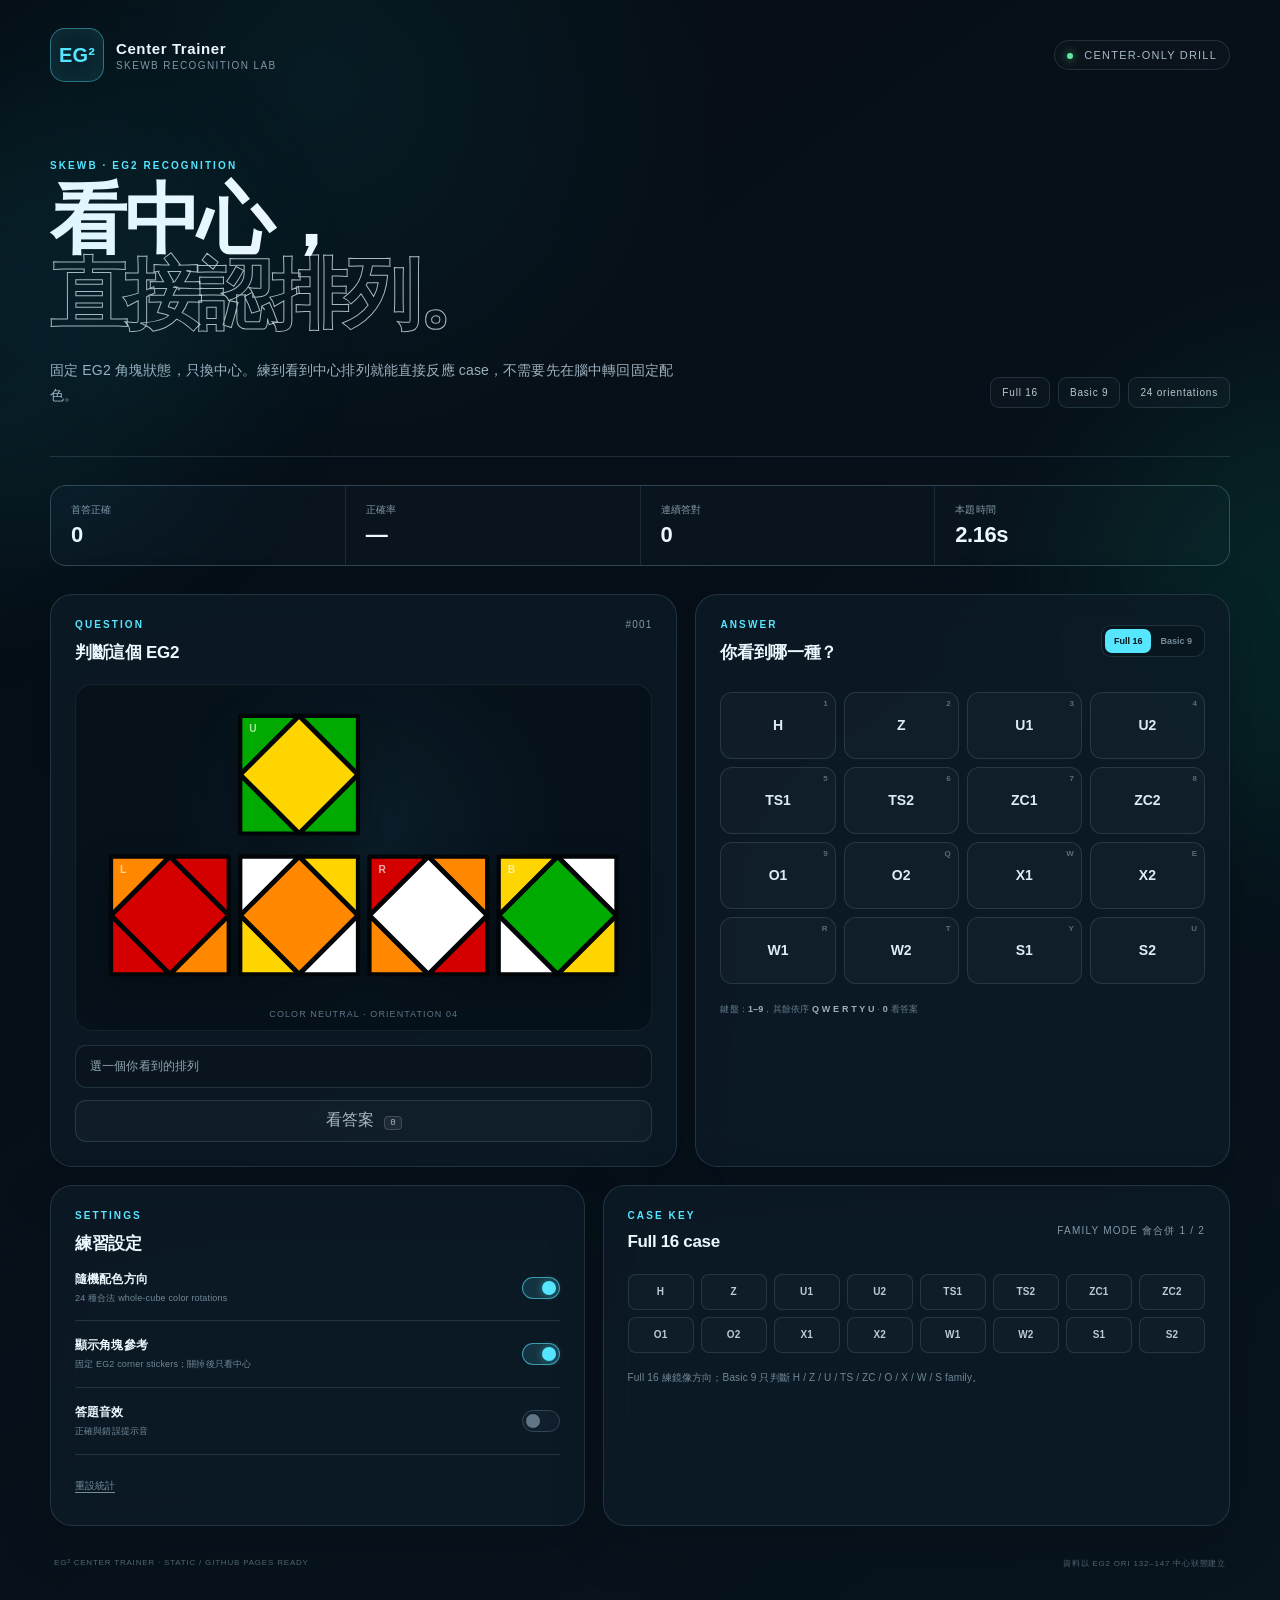
==== index.html @ bf4b9e37 "Add files via upload" ====
<!doctype html>
<html lang="zh-Hant">
  <head>
    <meta charset="utf-8" />
    <meta name="viewport" content="width=device-width,initial-scale=1" />
    <meta name="theme-color" content="#071019" />
    <meta name="description" content="Skewb EG2 中心排列辨識練習器，支援 Full 16、Basic 9、隨機配色方向、統計與鍵盤操作。" />
    <title>EG² Center Trainer</title>
    <link rel="stylesheet" href="./styles.css" />
    <script src="./app.js" defer></script>
  </head>
  <body>
    <div class="ambient ambient-a"></div>
    <div class="ambient ambient-b"></div>

    <main class="page-shell">
      <header class="topbar">
        <a class="brand" href="#" aria-label="EG2 Center Trainer 首頁">
          <span class="brand-mark">EG²</span>
          <span>
            <strong>Center Trainer</strong>
            <small>Skewb recognition lab</small>
          </span>
        </a>
        <div class="status-pill"><span></span> Center-only drill</div>
      </header>

      <section class="hero" aria-labelledby="hero-title">
        <div>
          <p class="eyebrow">SKEWB · EG2 RECOGNITION</p>
          <h1 id="hero-title">看中心，<br /><span>直接認排列。</span></h1>
          <p class="hero-copy">固定 EG2 角塊狀態，只換中心。練到看到中心排列就能直接反應 case，不需要先在腦中轉回固定配色。</p>
        </div>
        <div class="hero-tags" aria-label="功能摘要">
          <span>Full 16</span><span>Basic 9</span><span>24 orientations</span>
        </div>
      </section>

      <section class="stats" aria-label="練習統計">
        <article><span>首答正確</span><strong id="stat-correct">0</strong></article>
        <article><span>正確率</span><strong id="stat-rate">—</strong></article>
        <article><span>連續答對</span><strong id="stat-streak">0</strong></article>
        <article><span>本題時間</span><strong id="stat-time">0.00s</strong></article>
      </section>

      <section class="trainer-grid">
        <article class="panel puzzle-panel">
          <div class="panel-head">
            <div>
              <p class="panel-kicker">QUESTION</p>
              <h2>判斷這個 EG2</h2>
            </div>
            <span class="question-number" id="question-number">#001</span>
          </div>

          <div class="cube-stage">
            <svg id="cube" viewBox="0 0 431 232" role="img" aria-label="Skewb EG2 五面展開圖"></svg>
            <div class="orientation-note" id="orientation-note">Color neutral · orientation 01</div>
          </div>

          <div class="feedback" id="feedback" aria-live="polite">選一個你看到的排列</div>

          <div class="puzzle-actions">
            <button class="button ghost" id="give-up" type="button">看答案 <kbd>0</kbd></button>
            <button class="button primary" id="next" type="button" hidden>下一題 <kbd>→</kbd></button>
          </div>
        </article>

        <article class="panel answers-panel">
          <div class="answer-top">
            <div>
              <p class="panel-kicker">ANSWER</p>
              <h2>你看到哪一種？</h2>
            </div>
            <div class="segmented" role="group" aria-label="答題模式">
              <button type="button" data-mode="full" class="active">Full 16</button>
              <button type="button" data-mode="basic">Basic 9</button>
            </div>
          </div>

          <div class="answer-grid" id="answers"></div>
          <p class="key-note">鍵盤：<b>1–9</b>，其餘依序 <b>Q W E R T Y U</b> · <b>0</b> 看答案</p>
        </article>
      </section>

      <section class="lower-grid">
        <article class="panel settings-panel">
          <div class="panel-head compact">
            <div><p class="panel-kicker">SETTINGS</p><h2>練習設定</h2></div>
          </div>
          <label class="setting-row">
            <span><strong>隨機配色方向</strong><small>24 種合法 whole-cube color rotations</small></span>
            <input id="random-orientation" type="checkbox" checked /><i></i>
          </label>
          <label class="setting-row">
            <span><strong>顯示角塊參考</strong><small>固定 EG2 corner stickers；關掉後只看中心</small></span>
            <input id="show-corners" type="checkbox" checked /><i></i>
          </label>
          <label class="setting-row">
            <span><strong>答題音效</strong><small>正確與錯誤提示音</small></span>
            <input id="sound" type="checkbox" /><i></i>
          </label>
          <button class="reset-button" id="reset-stats" type="button">重設統計</button>
        </article>

        <article class="panel case-panel">
          <div class="panel-head compact">
            <div><p class="panel-kicker">CASE KEY</p><h2>Full 16 case</h2></div>
            <span class="tiny-note">family mode 會合併 1 / 2</span>
          </div>
          <div class="case-key" aria-label="EG2 case 列表">
            <span>H</span><span>Z</span><span>U1</span><span>U2</span>
            <span>TS1</span><span>TS2</span><span>ZC1</span><span>ZC2</span>
            <span>O1</span><span>O2</span><span>X1</span><span>X2</span>
            <span>W1</span><span>W2</span><span>S1</span><span>S2</span>
          </div>
          <p class="case-note">Full 16 練鏡像方向；Basic 9 只判斷 H / Z / U / TS / ZC / O / X / W / S family。</p>
        </article>
      </section>

      <footer>
        <span>EG² CENTER TRAINER · static / GitHub Pages ready</span>
        <span>資料以 EG2 Ori 132–147 中心狀態建立</span>
      </footer>
    </main>
  </body>
</html>
---- styles.css ----
:root {
  color-scheme: dark;
  --bg: #071019;
  --panel: rgba(13, 27, 40, 0.82);
  --panel-2: rgba(17, 34, 49, 0.92);
  --line: rgba(141, 187, 210, 0.17);
  --muted: #8297a7;
  --text: #edf8ff;
  --cyan: #57e6ff;
  --cyan-2: #0eb8d4;
  --green: #62e8a3;
  --red: #ff7185;
  --black: #020508;
  --cube-white: #ffffff;
  --cube-yellow: #ffd500;
  --cube-blue: #0055ff;
  --cube-green: #00aa00;
  --cube-red: #d40000;
  --cube-orange: #ff8800;
  --radius: 22px;
}

* { box-sizing: border-box; }

html { scroll-behavior: smooth; }

body {
  margin: 0;
  min-width: 320px;
  min-height: 100vh;
  overflow-x: hidden;
  background:
    radial-gradient(circle at 25% 5%, rgba(18, 162, 188, .10), transparent 26rem),
    linear-gradient(145deg, #050b11 0%, var(--bg) 45%, #08141e 100%);
  color: var(--text);
  font-family: Inter, ui-sans-serif, -apple-system, BlinkMacSystemFont, "Segoe UI", "Noto Sans TC", sans-serif;
  letter-spacing: .01em;
}

button, input { font: inherit; }
button { color: inherit; }

.ambient {
  position: fixed;
  width: 28rem;
  height: 28rem;
  border-radius: 50%;
  filter: blur(90px);
  opacity: .08;
  pointer-events: none;
}
.ambient-a { background: #25dcff; top: 12%; left: -14rem; }
.ambient-b { background: #00ffa2; right: -16rem; bottom: 8%; }

.page-shell { width: min(1180px, calc(100% - 40px)); margin: 0 auto; padding: 28px 0 36px; }

.topbar { display: flex; align-items: center; justify-content: space-between; gap: 20px; }
.brand { display: flex; align-items: center; gap: 12px; color: inherit; text-decoration: none; }
.brand-mark {
  display: grid; place-items: center; width: 54px; height: 54px; border: 1px solid rgba(87,230,255,.42);
  border-radius: 15px; color: var(--cyan); background: rgba(87,230,255,.075); font-weight: 900; font-size: 20px;
  box-shadow: inset 0 0 24px rgba(87,230,255,.06);
}
.brand strong { display: block; font-size: 15px; letter-spacing: .04em; }
.brand small { display: block; margin-top: 3px; color: var(--muted); font-size: 10px; text-transform: uppercase; letter-spacing: .14em; }
.status-pill { padding: 8px 12px; border: 1px solid var(--line); border-radius: 99px; color: #a7bac7; font-size: 11px; text-transform: uppercase; letter-spacing: .11em; background: rgba(255,255,255,.02); }
.status-pill span { display: inline-block; width: 6px; height: 6px; margin-right: 7px; border-radius: 50%; background: var(--green); box-shadow: 0 0 10px rgba(98,232,163,.8); }

.hero { display: grid; grid-template-columns: minmax(0, 1fr) auto; align-items: end; gap: 28px; padding: 78px 0 48px; border-bottom: 1px solid var(--line); }
.eyebrow, .panel-kicker { margin: 0 0 11px; color: var(--cyan); font-size: 10px; font-weight: 800; letter-spacing: .21em; }
.hero h1 { margin: 0; font-size: clamp(45px, 6vw, 78px); line-height: .98; letter-spacing: -.045em; }
.hero h1 span { color: transparent; -webkit-text-stroke: 1px rgba(237,248,255,.72); }
.hero-copy { max-width: 650px; margin: 25px 0 0; color: #9db0be; font-size: 14px; line-height: 1.8; }
.hero-tags { display: flex; flex-wrap: wrap; justify-content: flex-end; gap: 8px; max-width: 290px; }
.hero-tags span { padding: 9px 11px; border: 1px solid var(--line); border-radius: 9px; color: #b9c9d3; font-size: 10px; letter-spacing: .08em; background: rgba(255,255,255,.025); }

.stats { display: grid; grid-template-columns: repeat(4, 1fr); gap: 1px; margin: 28px 0; overflow: hidden; border: 1px solid var(--line); border-radius: 16px; background: var(--line); }
.stats article { padding: 17px 20px; background: rgba(8,19,29,.94); }
.stats span { display: block; margin-bottom: 5px; color: var(--muted); font-size: 10px; }
.stats strong { font-variant-numeric: tabular-nums; font-size: 22px; letter-spacing: -.02em; }

.trainer-grid { display: grid; grid-template-columns: minmax(0, 1.08fr) minmax(360px, .92fr); gap: 18px; }
.lower-grid { display: grid; grid-template-columns: .92fr 1.08fr; gap: 18px; margin-top: 18px; }
.panel { border: 1px solid var(--line); border-radius: var(--radius); background: var(--panel); box-shadow: 0 18px 60px rgba(0,0,0,.16); backdrop-filter: blur(18px); }
.puzzle-panel, .answers-panel, .settings-panel, .case-panel { padding: 24px; }
.panel-head, .answer-top { display: flex; align-items: flex-start; justify-content: space-between; gap: 18px; }
.panel-head.compact { align-items: center; }
.panel h2 { margin: 0; font-size: 17px; letter-spacing: -.02em; }
.question-number, .tiny-note { color: var(--muted); font-size: 10px; letter-spacing: .12em; text-transform: uppercase; }

.cube-stage {
  display: grid; place-items: center; min-height: 310px; margin: 20px 0 14px; padding: 18px 12px 11px;
  border: 1px solid rgba(136,188,214,.10); border-radius: 17px;
  background: radial-gradient(circle at 50% 42%, rgba(51,140,163,.10), transparent 56%), rgba(2,8,13,.35);
}
#cube { width: min(100%, 560px); height: auto; filter: drop-shadow(0 16px 18px rgba(0,0,0,.28)); }
.face-outline { fill: #071018; stroke: rgba(255,255,255,.13); stroke-width: 1; }
.sticker { stroke: var(--black); stroke-width: 3.3; stroke-linejoin: round; }
.center-sticker { stroke-width: 3.8; }
.orientation-note { margin-top: 9px; color: #61798a; font-size: 9px; letter-spacing: .12em; text-transform: uppercase; }

.feedback { min-height: 42px; padding: 12px 14px; border: 1px solid var(--line); border-radius: 11px; color: #91a7b6; font-size: 12px; background: rgba(0,0,0,.14); }
.feedback.good { color: var(--green); border-color: rgba(98,232,163,.30); background: rgba(98,232,163,.055); }
.feedback.bad { color: #ff96a5; border-color: rgba(255,113,133,.28); background: rgba(255,113,133,.05); }
.puzzle-actions { display: flex; gap: 9px; margin-top: 12px; }
.button { flex: 1; min-height: 42px; border: 1px solid var(--line); border-radius: 11px; cursor: pointer; transition: .16s ease; }
.button:hover { transform: translateY(-1px); }
.button.ghost { color: #a9bac6; background: rgba(255,255,255,.025); }
.button.primary { color: #031016; border-color: var(--cyan); background: var(--cyan); font-weight: 800; }
kbd { margin-left: 6px; padding: 1px 5px; border: 1px solid rgba(255,255,255,.16); border-radius: 4px; color: inherit; background: rgba(255,255,255,.06); font-size: 9px; box-shadow: none; }
.button.primary kbd { border-color: rgba(3,16,22,.25); background: rgba(3,16,22,.08); }

.answer-top { align-items: center; }
.segmented { display: flex; padding: 3px; border: 1px solid var(--line); border-radius: 10px; background: rgba(0,0,0,.17); }
.segmented button { padding: 7px 9px; border: 0; border-radius: 7px; color: #758c9c; cursor: pointer; background: transparent; font-size: 9px; font-weight: 800; }
.segmented button.active { color: #071019; background: var(--cyan); }
.answer-grid { display: grid; grid-template-columns: repeat(4, 1fr); gap: 8px; margin-top: 28px; }
.answer-button {
  position: relative; min-height: 67px; padding: 10px 6px; overflow: hidden; border: 1px solid var(--line); border-radius: 12px;
  color: #dcecf5; background: rgba(255,255,255,.025); cursor: pointer; font-size: 14px; font-weight: 800; transition: .14s ease;
}
.answer-button:hover:not(:disabled) { border-color: rgba(87,230,255,.52); background: rgba(87,230,255,.07); transform: translateY(-1px); }
.answer-button:disabled { cursor: default; }
.answer-button .key { position: absolute; top: 6px; right: 7px; color: #566d7d; font-size: 8px; font-weight: 600; }
.answer-button.wrong { color: #ff9cac; border-color: rgba(255,113,133,.55); background: rgba(255,113,133,.08); opacity: .64; }
.answer-button.correct { color: var(--green); border-color: rgba(98,232,163,.56); background: rgba(98,232,163,.08); box-shadow: inset 0 0 18px rgba(98,232,163,.03); }
.key-note { margin: 18px 0 0; color: #637a8a; font-size: 9px; line-height: 1.6; }
.key-note b { color: #9bb0be; }

.setting-row { position: relative; display: flex; align-items: center; justify-content: space-between; gap: 18px; padding: 16px 0; border-bottom: 1px solid var(--line); cursor: pointer; }
.setting-row strong, .setting-row small { display: block; }
.setting-row strong { font-size: 12px; }
.setting-row small { margin-top: 4px; color: #718898; font-size: 9px; line-height: 1.4; }
.setting-row input { position: absolute; opacity: 0; pointer-events: none; }
.setting-row i { position: relative; flex: 0 0 auto; width: 38px; height: 22px; border: 1px solid #314654; border-radius: 99px; background: #101f2b; transition: .15s ease; }
.setting-row i::after { content: ""; position: absolute; top: 3px; left: 3px; width: 14px; height: 14px; border-radius: 50%; background: #607686; transition: .15s ease; }
.setting-row input:checked + i { border-color: rgba(87,230,255,.58); background: rgba(87,230,255,.13); }
.setting-row input:checked + i::after { left: 19px; background: var(--cyan); box-shadow: 0 0 8px rgba(87,230,255,.46); }
.setting-row input:focus-visible + i { outline: 2px solid var(--cyan); outline-offset: 2px; }
.reset-button { margin-top: 16px; padding: 8px 0; border: 0; color: #758c9c; background: transparent; cursor: pointer; font-size: 10px; text-decoration: underline; text-underline-offset: 3px; }
.reset-button:hover { color: var(--text); }

.case-key { display: grid; grid-template-columns: repeat(8, 1fr); gap: 7px; margin-top: 22px; }
.case-key span { display: grid; place-items: center; min-height: 36px; border: 1px solid var(--line); border-radius: 8px; color: #b9ccd8; background: rgba(255,255,255,.02); font-size: 10px; font-weight: 800; }
.case-note { margin: 17px 0 0; color: #718898; font-size: 10px; line-height: 1.65; }

footer { display: flex; justify-content: space-between; gap: 16px; padding: 32px 4px 0; color: #526978; font-size: 8px; letter-spacing: .1em; text-transform: uppercase; }

@media (max-width: 900px) {
  .hero { grid-template-columns: 1fr; padding-top: 58px; }
  .hero-tags { justify-content: flex-start; max-width: none; }
  .trainer-grid, .lower-grid { grid-template-columns: 1fr; }
  .puzzle-panel { order: 1; }
  .answers-panel { order: 2; }
  .cube-stage { min-height: 280px; }
}

@media (max-width: 620px) {
  .page-shell { width: min(100% - 22px, 1180px); padding-top: 14px; }
  .status-pill { display: none; }
  .brand-mark { width: 46px; height: 46px; border-radius: 13px; }
  .hero { padding: 44px 2px 31px; }
  .hero h1 { font-size: clamp(43px, 14vw, 61px); }
  .hero-copy { font-size: 12px; }
  .stats { grid-template-columns: repeat(2, 1fr); }
  .stats article { padding: 13px 15px; }
  .puzzle-panel, .answers-panel, .settings-panel, .case-panel { padding: 17px; border-radius: 17px; }
  .cube-stage { min-height: 220px; margin-top: 14px; padding: 12px 4px 8px; }
  .answer-top { align-items: flex-start; flex-direction: column; }
  .answer-grid { grid-template-columns: repeat(4, 1fr); gap: 6px; margin-top: 18px; }
  .answers-panel.basic .answer-grid { grid-template-columns: repeat(3, 1fr); }
  .answer-button { min-height: 56px; font-size: 12px; }
  .case-key { grid-template-columns: repeat(4, 1fr); }
  footer { flex-direction: column; padding-bottom: 10px; }
}

@media (prefers-reduced-motion: reduce) {
  *, *::before, *::after { scroll-behavior: auto !important; transition: none !important; }
}
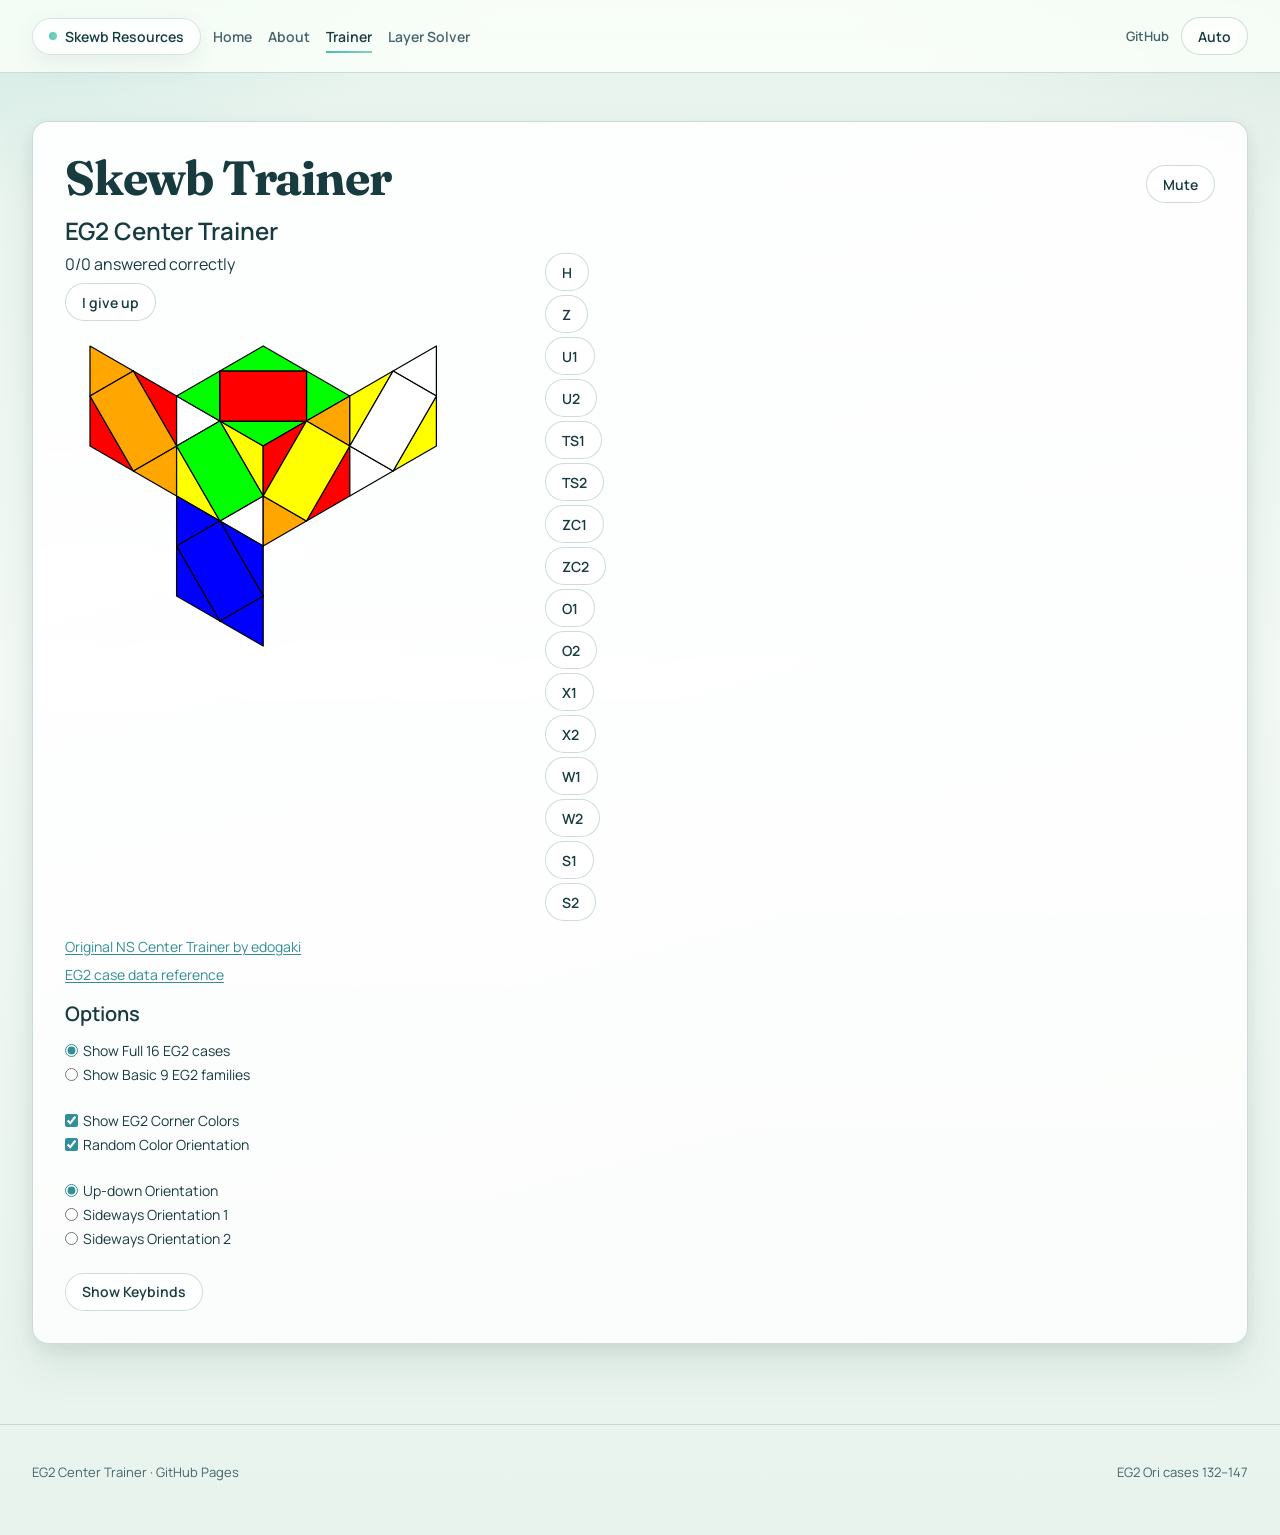
==== commit 35d9e032: "Add files via upload" ====
--- a/index.html
+++ b/index.html
@@ -1,127 +1,109 @@
 <!doctype html>
-<html lang="zh-Hant">
+<html lang="en">
   <head>
     <meta charset="utf-8" />
     <meta name="viewport" content="width=device-width,initial-scale=1" />
-    <meta name="theme-color" content="#071019" />
-    <meta name="description" content="Skewb EG2 中心排列辨識練習器，支援 Full 16、Basic 9、隨機配色方向、統計與鍵盤操作。" />
-    <title>EG² Center Trainer</title>
+    <meta name="description" content="Skewb EG2 center recognition trainer" />
+    <meta name="theme-color" content="#e7f3ec" />
+    <title>Skewb EG2 Trainer</title>
+    <link rel="preconnect" href="https://fonts.googleapis.com" />
+    <link rel="preconnect" href="https://fonts.gstatic.com" crossorigin />
+    <link href="https://fonts.googleapis.com/css2?family=Fraunces:opsz,wght@9..144,500;9..144,700&family=Manrope:wght@400;500;600;700;800&display=swap" rel="stylesheet" />
     <link rel="stylesheet" href="./styles.css" />
     <script src="./app.js" defer></script>
   </head>
   <body>
-    <div class="ambient ambient-a"></div>
-    <div class="ambient ambient-b"></div>
+    <header class="site-header">
+      <nav class="page-wrap nav-row">
+        <h2 class="resource-title"><a href="./"><i></i>Skewb Resources</a></h2>
+        <div class="nav-links" aria-label="Main navigation">
+          <a href="./">Home</a>
+          <a href="#options">About</a>
+          <a class="active" href="#trainer">Trainer</a>
+          <a href="#options">Layer Solver</a>
+        </div>
+        <div class="nav-actions">
+          <a class="github-link" href="https://github.com/apple319950/skewb_center" target="_blank" rel="noreferrer">GitHub</a>
+          <button id="theme-button" class="pill-button" type="button">Auto</button>
+        </div>
+      </nav>
+    </header>
 
-    <main class="page-shell">
-      <header class="topbar">
-        <a class="brand" href="#" aria-label="EG2 Center Trainer 首頁">
-          <span class="brand-mark">EG²</span>
-          <span>
-            <strong>Center Trainer</strong>
-            <small>Skewb recognition lab</small>
-          </span>
-        </a>
-        <div class="status-pill"><span></span> Center-only drill</div>
-      </header>
+    <main id="trainer" class="page-wrap main-content">
+      <section class="island-shell">
+        <div class="title-row">
+          <h1>Skewb Trainer</h1>
+          <button id="mute-button" class="pill-button" type="button">Mute</button>
+        </div>
 
-      <section class="hero" aria-labelledby="hero-title">
-        <div>
-          <p class="eyebrow">SKEWB · EG2 RECOGNITION</p>
-          <h1 id="hero-title">看中心，<br /><span>直接認排列。</span></h1>
-          <p class="hero-copy">固定 EG2 角塊狀態，只換中心。練到看到中心排列就能直接反應 case，不需要先在腦中轉回固定配色。</p>
-        </div>
-        <div class="hero-tags" aria-label="功能摘要">
-          <span>Full 16</span><span>Basic 9</span><span>24 orientations</span>
+        <h2 class="trainer-title">EG2 Center Trainer</h2>
+
+        <div class="trainer-row">
+          <section class="visual-column" aria-label="Question">
+            <div id="score-text">0/0 answered correctly</div>
+            <button id="give-up" class="pill-button give-up" type="button">I give up</button>
+            <div class="skewb-box">
+              <svg id="skewb-svg" viewBox="0 0 160 140" role="img" aria-label="Skewb EG2 case"></svg>
+            </div>
+          </section>
+
+          <section class="answers-column" aria-label="Answers">
+            <div id="answer-buttons" class="answer-list"></div>
+          </section>
+
+          <section id="options" class="options-column">
+            <p><a href="https://edogaki.github.io/skewb-resources/trainer/" target="_blank" rel="noreferrer">Original NS Center Trainer by edogaki</a></p>
+            <p><a href="https://github.com/mihlefeld/Alg-Trainers/tree/master/Skewb-NS2-Trainer" target="_blank" rel="noreferrer">EG2 case data reference</a></p>
+
+            <form id="options-form">
+              <h3>Options</h3>
+
+              <label class="option-line">
+                <input type="radio" name="trainerMode" value="full" checked />
+                <span>Show Full 16 EG2 cases</span>
+              </label>
+              <label class="option-line">
+                <input type="radio" name="trainerMode" value="basic" />
+                <span>Show Basic 9 EG2 families</span>
+              </label>
+              <br />
+
+              <label class="option-line">
+                <input id="show-corners" type="checkbox" checked />
+                <span>Show EG2 Corner Colors</span>
+              </label>
+              <label class="option-line">
+                <input id="random-colors" type="checkbox" checked />
+                <span>Random Color Orientation</span>
+              </label>
+              <br />
+
+              <label class="option-line">
+                <input type="radio" name="viewOrientation" value="updown" checked />
+                <span>Up-down Orientation</span>
+              </label>
+              <label class="option-line">
+                <input type="radio" name="viewOrientation" value="side1" />
+                <span>Sideways Orientation 1</span>
+              </label>
+              <label class="option-line">
+                <input type="radio" name="viewOrientation" value="side2" />
+                <span>Sideways Orientation 2</span>
+              </label>
+              <br />
+
+              <button id="keybind-toggle" class="pill-button" type="button">Show Keybinds</button>
+            </form>
+          </section>
         </div>
       </section>
+    </main>
 
-      <section class="stats" aria-label="練習統計">
-        <article><span>首答正確</span><strong id="stat-correct">0</strong></article>
-        <article><span>正確率</span><strong id="stat-rate">—</strong></article>
-        <article><span>連續答對</span><strong id="stat-streak">0</strong></article>
-        <article><span>本題時間</span><strong id="stat-time">0.00s</strong></article>
-      </section>
-
-      <section class="trainer-grid">
-        <article class="panel puzzle-panel">
-          <div class="panel-head">
-            <div>
-              <p class="panel-kicker">QUESTION</p>
-              <h2>判斷這個 EG2</h2>
-            </div>
-            <span class="question-number" id="question-number">#001</span>
-          </div>
-
-          <div class="cube-stage">
-            <svg id="cube" viewBox="0 0 431 232" role="img" aria-label="Skewb EG2 五面展開圖"></svg>
-            <div class="orientation-note" id="orientation-note">Color neutral · orientation 01</div>
-          </div>
-
-          <div class="feedback" id="feedback" aria-live="polite">選一個你看到的排列</div>
-
-          <div class="puzzle-actions">
-            <button class="button ghost" id="give-up" type="button">看答案 <kbd>0</kbd></button>
-            <button class="button primary" id="next" type="button" hidden>下一題 <kbd>→</kbd></button>
-          </div>
-        </article>
-
-        <article class="panel answers-panel">
-          <div class="answer-top">
-            <div>
-              <p class="panel-kicker">ANSWER</p>
-              <h2>你看到哪一種？</h2>
-            </div>
-            <div class="segmented" role="group" aria-label="答題模式">
-              <button type="button" data-mode="full" class="active">Full 16</button>
-              <button type="button" data-mode="basic">Basic 9</button>
-            </div>
-          </div>
-
-          <div class="answer-grid" id="answers"></div>
-          <p class="key-note">鍵盤：<b>1–9</b>，其餘依序 <b>Q W E R T Y U</b> · <b>0</b> 看答案</p>
-        </article>
-      </section>
-
-      <section class="lower-grid">
-        <article class="panel settings-panel">
-          <div class="panel-head compact">
-            <div><p class="panel-kicker">SETTINGS</p><h2>練習設定</h2></div>
-          </div>
-          <label class="setting-row">
-            <span><strong>隨機配色方向</strong><small>24 種合法 whole-cube color rotations</small></span>
-            <input id="random-orientation" type="checkbox" checked /><i></i>
-          </label>
-          <label class="setting-row">
-            <span><strong>顯示角塊參考</strong><small>固定 EG2 corner stickers；關掉後只看中心</small></span>
-            <input id="show-corners" type="checkbox" checked /><i></i>
-          </label>
-          <label class="setting-row">
-            <span><strong>答題音效</strong><small>正確與錯誤提示音</small></span>
-            <input id="sound" type="checkbox" /><i></i>
-          </label>
-          <button class="reset-button" id="reset-stats" type="button">重設統計</button>
-        </article>
-
-        <article class="panel case-panel">
-          <div class="panel-head compact">
-            <div><p class="panel-kicker">CASE KEY</p><h2>Full 16 case</h2></div>
-            <span class="tiny-note">family mode 會合併 1 / 2</span>
-          </div>
-          <div class="case-key" aria-label="EG2 case 列表">
-            <span>H</span><span>Z</span><span>U1</span><span>U2</span>
-            <span>TS1</span><span>TS2</span><span>ZC1</span><span>ZC2</span>
-            <span>O1</span><span>O2</span><span>X1</span><span>X2</span>
-            <span>W1</span><span>W2</span><span>S1</span><span>S2</span>
-          </div>
-          <p class="case-note">Full 16 練鏡像方向；Basic 9 只判斷 H / Z / U / TS / ZC / O / X / W / S family。</p>
-        </article>
-      </section>
-
-      <footer>
-        <span>EG² CENTER TRAINER · static / GitHub Pages ready</span>
-        <span>資料以 EG2 Ori 132–147 中心狀態建立</span>
-      </footer>
-    </main>
+    <footer class="site-footer">
+      <div class="page-wrap footer-row">
+        <p>EG2 Center Trainer · GitHub Pages</p>
+        <p>EG2 Ori cases 132–147</p>
+      </div>
+    </footer>
   </body>
 </html>
--- a/styles.css
+++ b/styles.css
@@ -1,179 +1,256 @@
 :root {
+  color-scheme: light;
+  --ink: #183b40;
+  --ink-soft: #45646a;
+  --lagoon: #50b9b2;
+  --lagoon-deep: #338f97;
+  --bg: #e8f3ed;
+  --foam: #f4faf6;
+  --surface: rgba(255,255,255,.76);
+  --surface-strong: rgba(255,255,255,.91);
+  --line: rgba(181,202,203,.68);
+  --line-heavy: #708a8e;
+  --header: rgba(251,255,249,.84);
+  --chip: rgba(255,255,255,.82);
+  --chip-line: rgba(47,106,74,.18);
+  --error: #ffc6c6;
+  --success: #c6ffc6;
+  --gray: #7f7f7f;
+}
+
+:root[data-theme="dark"] {
   color-scheme: dark;
-  --bg: #071019;
-  --panel: rgba(13, 27, 40, 0.82);
-  --panel-2: rgba(17, 34, 49, 0.92);
-  --line: rgba(141, 187, 210, 0.17);
-  --muted: #8297a7;
-  --text: #edf8ff;
-  --cyan: #57e6ff;
-  --cyan-2: #0eb8d4;
-  --green: #62e8a3;
-  --red: #ff7185;
-  --black: #020508;
-  --cube-white: #ffffff;
-  --cube-yellow: #ffd500;
-  --cube-blue: #0055ff;
-  --cube-green: #00aa00;
-  --cube-red: #d40000;
-  --cube-orange: #ff8800;
-  --radius: 22px;
+  --ink: #d8ece9;
+  --ink-soft: #afccc8;
+  --lagoon: #61d7cf;
+  --lagoon-deep: #8de5db;
+  --bg: #0a1519;
+  --foam: #101d22;
+  --surface: rgba(16,30,34,.80);
+  --surface-strong: rgba(15,27,31,.93);
+  --line: rgba(141,229,219,.19);
+  --line-heavy: #dceceb;
+  --header: rgba(10,20,24,.82);
+  --chip: rgba(13,28,32,.91);
+  --chip-line: rgba(141,229,219,.24);
+  --error: #5a2727;
+  --success: #176018;
+}
+
+@media (prefers-color-scheme: dark) {
+  :root:not([data-theme="light"]) {
+    color-scheme: dark;
+    --ink: #d8ece9;
+    --ink-soft: #afccc8;
+    --lagoon: #61d7cf;
+    --lagoon-deep: #8de5db;
+    --bg: #0a1519;
+    --foam: #101d22;
+    --surface: rgba(16,30,34,.80);
+    --surface-strong: rgba(15,27,31,.93);
+    --line: rgba(141,229,219,.19);
+    --line-heavy: #dceceb;
+    --header: rgba(10,20,24,.82);
+    --chip: rgba(13,28,32,.91);
+    --chip-line: rgba(141,229,219,.24);
+    --error: #5a2727;
+    --success: #176018;
+  }
 }
 
 * { box-sizing: border-box; }
-
-html { scroll-behavior: smooth; }
-
+html { min-height: 100%; scroll-behavior: smooth; }
 body {
+  min-height: 100vh;
   margin: 0;
-  min-width: 320px;
-  min-height: 100vh;
+  color: var(--ink);
+  font-family: "Manrope", ui-sans-serif, system-ui, sans-serif;
+  background:
+    radial-gradient(1100px 620px at -8% -10%, rgba(79,184,178,.30), transparent 58%),
+    radial-gradient(1050px 620px at 112% -12%, rgba(47,106,74,.17), transparent 62%),
+    linear-gradient(180deg, var(--bg) 0%, var(--foam) 44%, var(--bg) 100%);
   overflow-x: hidden;
-  background:
-    radial-gradient(circle at 25% 5%, rgba(18, 162, 188, .10), transparent 26rem),
-    linear-gradient(145deg, #050b11 0%, var(--bg) 45%, #08141e 100%);
-  color: var(--text);
-  font-family: Inter, ui-sans-serif, -apple-system, BlinkMacSystemFont, "Segoe UI", "Noto Sans TC", sans-serif;
-  letter-spacing: .01em;
-}
-
+}
+
+a { color: var(--lagoon-deep); text-decoration-thickness: 1px; text-underline-offset: 2px; }
+a:hover { filter: brightness(.82); }
 button, input { font: inherit; }
-button { color: inherit; }
-
-.ambient {
-  position: fixed;
-  width: 28rem;
-  height: 28rem;
+
+.page-wrap {
+  width: min(1080px, calc(100% - 2rem));
+  margin-inline: auto;
+}
+@media (min-width: 1280px) {
+  .page-wrap { width: min(1600px, calc(100% - 4rem)); }
+}
+
+.site-header {
+  position: sticky;
+  top: 0;
+  z-index: 20;
+  border-bottom: 1px solid var(--line);
+  background: var(--header);
+  backdrop-filter: blur(14px);
+}
+.nav-row {
+  min-height: 72px;
+  display: flex;
+  flex-wrap: wrap;
+  align-items: center;
+  gap: 12px;
+}
+.resource-title { margin: 0; flex: 0 0 auto; font-size: 16px; }
+.resource-title a {
+  display: inline-flex;
+  align-items: center;
+  gap: 8px;
+  padding: 8px 16px;
+  border: 1px solid var(--chip-line);
+  border-radius: 999px;
+  color: var(--ink);
+  background: var(--chip);
+  box-shadow: 0 8px 24px rgba(30,90,72,.08);
+  text-decoration: none;
+  font-size: 14px;
+  font-weight: 600;
+}
+.resource-title i {
+  width: 8px;
+  height: 8px;
   border-radius: 50%;
-  filter: blur(90px);
-  opacity: .08;
-  pointer-events: none;
-}
-.ambient-a { background: #25dcff; top: 12%; left: -14rem; }
-.ambient-b { background: #00ffa2; right: -16rem; bottom: 8%; }
-
-.page-shell { width: min(1180px, calc(100% - 40px)); margin: 0 auto; padding: 28px 0 36px; }
-
-.topbar { display: flex; align-items: center; justify-content: space-between; gap: 20px; }
-.brand { display: flex; align-items: center; gap: 12px; color: inherit; text-decoration: none; }
-.brand-mark {
-  display: grid; place-items: center; width: 54px; height: 54px; border: 1px solid rgba(87,230,255,.42);
-  border-radius: 15px; color: var(--cyan); background: rgba(87,230,255,.075); font-weight: 900; font-size: 20px;
-  box-shadow: inset 0 0 24px rgba(87,230,255,.06);
-}
-.brand strong { display: block; font-size: 15px; letter-spacing: .04em; }
-.brand small { display: block; margin-top: 3px; color: var(--muted); font-size: 10px; text-transform: uppercase; letter-spacing: .14em; }
-.status-pill { padding: 8px 12px; border: 1px solid var(--line); border-radius: 99px; color: #a7bac7; font-size: 11px; text-transform: uppercase; letter-spacing: .11em; background: rgba(255,255,255,.02); }
-.status-pill span { display: inline-block; width: 6px; height: 6px; margin-right: 7px; border-radius: 50%; background: var(--green); box-shadow: 0 0 10px rgba(98,232,163,.8); }
-
-.hero { display: grid; grid-template-columns: minmax(0, 1fr) auto; align-items: end; gap: 28px; padding: 78px 0 48px; border-bottom: 1px solid var(--line); }
-.eyebrow, .panel-kicker { margin: 0 0 11px; color: var(--cyan); font-size: 10px; font-weight: 800; letter-spacing: .21em; }
-.hero h1 { margin: 0; font-size: clamp(45px, 6vw, 78px); line-height: .98; letter-spacing: -.045em; }
-.hero h1 span { color: transparent; -webkit-text-stroke: 1px rgba(237,248,255,.72); }
-.hero-copy { max-width: 650px; margin: 25px 0 0; color: #9db0be; font-size: 14px; line-height: 1.8; }
-.hero-tags { display: flex; flex-wrap: wrap; justify-content: flex-end; gap: 8px; max-width: 290px; }
-.hero-tags span { padding: 9px 11px; border: 1px solid var(--line); border-radius: 9px; color: #b9c9d3; font-size: 10px; letter-spacing: .08em; background: rgba(255,255,255,.025); }
-
-.stats { display: grid; grid-template-columns: repeat(4, 1fr); gap: 1px; margin: 28px 0; overflow: hidden; border: 1px solid var(--line); border-radius: 16px; background: var(--line); }
-.stats article { padding: 17px 20px; background: rgba(8,19,29,.94); }
-.stats span { display: block; margin-bottom: 5px; color: var(--muted); font-size: 10px; }
-.stats strong { font-variant-numeric: tabular-nums; font-size: 22px; letter-spacing: -.02em; }
-
-.trainer-grid { display: grid; grid-template-columns: minmax(0, 1.08fr) minmax(360px, .92fr); gap: 18px; }
-.lower-grid { display: grid; grid-template-columns: .92fr 1.08fr; gap: 18px; margin-top: 18px; }
-.panel { border: 1px solid var(--line); border-radius: var(--radius); background: var(--panel); box-shadow: 0 18px 60px rgba(0,0,0,.16); backdrop-filter: blur(18px); }
-.puzzle-panel, .answers-panel, .settings-panel, .case-panel { padding: 24px; }
-.panel-head, .answer-top { display: flex; align-items: flex-start; justify-content: space-between; gap: 18px; }
-.panel-head.compact { align-items: center; }
-.panel h2 { margin: 0; font-size: 17px; letter-spacing: -.02em; }
-.question-number, .tiny-note { color: var(--muted); font-size: 10px; letter-spacing: .12em; text-transform: uppercase; }
-
-.cube-stage {
-  display: grid; place-items: center; min-height: 310px; margin: 20px 0 14px; padding: 18px 12px 11px;
-  border: 1px solid rgba(136,188,214,.10); border-radius: 17px;
-  background: radial-gradient(circle at 50% 42%, rgba(51,140,163,.10), transparent 56%), rgba(2,8,13,.35);
-}
-#cube { width: min(100%, 560px); height: auto; filter: drop-shadow(0 16px 18px rgba(0,0,0,.28)); }
-.face-outline { fill: #071018; stroke: rgba(255,255,255,.13); stroke-width: 1; }
-.sticker { stroke: var(--black); stroke-width: 3.3; stroke-linejoin: round; }
-.center-sticker { stroke-width: 3.8; }
-.orientation-note { margin-top: 9px; color: #61798a; font-size: 9px; letter-spacing: .12em; text-transform: uppercase; }
-
-.feedback { min-height: 42px; padding: 12px 14px; border: 1px solid var(--line); border-radius: 11px; color: #91a7b6; font-size: 12px; background: rgba(0,0,0,.14); }
-.feedback.good { color: var(--green); border-color: rgba(98,232,163,.30); background: rgba(98,232,163,.055); }
-.feedback.bad { color: #ff96a5; border-color: rgba(255,113,133,.28); background: rgba(255,113,133,.05); }
-.puzzle-actions { display: flex; gap: 9px; margin-top: 12px; }
-.button { flex: 1; min-height: 42px; border: 1px solid var(--line); border-radius: 11px; cursor: pointer; transition: .16s ease; }
-.button:hover { transform: translateY(-1px); }
-.button.ghost { color: #a9bac6; background: rgba(255,255,255,.025); }
-.button.primary { color: #031016; border-color: var(--cyan); background: var(--cyan); font-weight: 800; }
-kbd { margin-left: 6px; padding: 1px 5px; border: 1px solid rgba(255,255,255,.16); border-radius: 4px; color: inherit; background: rgba(255,255,255,.06); font-size: 9px; box-shadow: none; }
-.button.primary kbd { border-color: rgba(3,16,22,.25); background: rgba(3,16,22,.08); }
-
-.answer-top { align-items: center; }
-.segmented { display: flex; padding: 3px; border: 1px solid var(--line); border-radius: 10px; background: rgba(0,0,0,.17); }
-.segmented button { padding: 7px 9px; border: 0; border-radius: 7px; color: #758c9c; cursor: pointer; background: transparent; font-size: 9px; font-weight: 800; }
-.segmented button.active { color: #071019; background: var(--cyan); }
-.answer-grid { display: grid; grid-template-columns: repeat(4, 1fr); gap: 8px; margin-top: 28px; }
+  background: linear-gradient(90deg,#56c6be,#7ed3bf);
+}
+.nav-links { display: flex; align-items: center; gap: 16px; margin-left: 0; }
+.nav-links a {
+  position: relative;
+  color: var(--ink-soft);
+  text-decoration: none;
+  font-size: 14px;
+  font-weight: 600;
+}
+.nav-links a::after {
+  content: "";
+  position: absolute;
+  left: 0;
+  bottom: -7px;
+  width: 100%;
+  height: 2px;
+  background: linear-gradient(90deg,var(--lagoon),#7ed3bf);
+  transform: scaleX(0);
+  transform-origin: left;
+}
+.nav-links a:hover, .nav-links a.active { color: var(--ink); }
+.nav-links a:hover::after, .nav-links a.active::after { transform: scaleX(1); }
+.nav-actions { margin-left: auto; display: flex; align-items: center; gap: 12px; }
+.github-link { color: var(--ink-soft); text-decoration: none; font-size: 13px; font-weight: 600; }
+
+.pill-button {
+  min-height: 38px;
+  padding: 7px 16px;
+  border: 1px solid var(--line);
+  border-radius: 999px;
+  color: var(--ink);
+  background: var(--surface);
+  cursor: pointer;
+  font-size: 14px;
+  font-weight: 600;
+  transition: transform .16s ease, border-color .16s ease, background .16s ease;
+}
+.pill-button:hover:not(:disabled) { transform: translateY(-1px); border-color: var(--line-heavy); }
+.pill-button:disabled { opacity: .62; cursor: default; }
+
+.main-content { padding-block: 48px; }
+.island-shell {
+  padding: 32px;
+  border: 1px solid var(--line);
+  border-radius: 16px;
+  background: linear-gradient(165deg,var(--surface-strong),var(--surface));
+  box-shadow: 0 1px 0 rgba(255,255,255,.55) inset, 0 22px 44px rgba(30,90,72,.10), 0 6px 18px rgba(23,58,64,.08);
+  backdrop-filter: blur(4px);
+}
+.title-row { display: flex; align-items: center; gap: 16px; }
+.title-row h1 {
+  margin: 0 0 12px;
+  color: var(--ink);
+  font-family: "Fraunces", Georgia, serif;
+  font-size: 48px;
+  line-height: 1;
+  font-weight: 700;
+  letter-spacing: -.025em;
+}
+.title-row .pill-button { margin-left: auto; }
+.trainer-title { margin: 0 0 6px; font-size: 24px; font-weight: 600; }
+
+.trainer-row {
+  display: flex;
+  flex-wrap: wrap;
+  align-items: flex-start;
+  gap: 16px 80px;
+}
+.visual-column { flex: 0 0 400px; width: 400px; }
+.answers-column { flex: 0 0 320px; width: 320px; }
+.options-column { flex: 1 1 auto; width: 320px; min-width: 280px; }
+.visual-column > div:first-child { margin-bottom: 8px; }
+.give-up { display: block; margin-bottom: 0; }
+.skewb-box { width: 400px; height: 350px; max-width: 100%; }
+.skewb-box svg { display: block; width: 400px; height: 350px; max-width: 100%; overflow: visible; }
+.skewb-sticker { stroke: #000; stroke-width: .5; stroke-linejoin: round; }
+
+.answer-list { display: flex; flex-direction: column; gap: 4px; }
+.answer-row { min-height: 38px; display: flex; align-items: center; }
 .answer-button {
-  position: relative; min-height: 67px; padding: 10px 6px; overflow: hidden; border: 1px solid var(--line); border-radius: 12px;
-  color: #dcecf5; background: rgba(255,255,255,.025); cursor: pointer; font-size: 14px; font-weight: 800; transition: .14s ease;
-}
-.answer-button:hover:not(:disabled) { border-color: rgba(87,230,255,.52); background: rgba(87,230,255,.07); transform: translateY(-1px); }
-.answer-button:disabled { cursor: default; }
-.answer-button .key { position: absolute; top: 6px; right: 7px; color: #566d7d; font-size: 8px; font-weight: 600; }
-.answer-button.wrong { color: #ff9cac; border-color: rgba(255,113,133,.55); background: rgba(255,113,133,.08); opacity: .64; }
-.answer-button.correct { color: var(--green); border-color: rgba(98,232,163,.56); background: rgba(98,232,163,.08); box-shadow: inset 0 0 18px rgba(98,232,163,.03); }
-.key-note { margin: 18px 0 0; color: #637a8a; font-size: 9px; line-height: 1.6; }
-.key-note b { color: #9bb0be; }
-
-.setting-row { position: relative; display: flex; align-items: center; justify-content: space-between; gap: 18px; padding: 16px 0; border-bottom: 1px solid var(--line); cursor: pointer; }
-.setting-row strong, .setting-row small { display: block; }
-.setting-row strong { font-size: 12px; }
-.setting-row small { margin-top: 4px; color: #718898; font-size: 9px; line-height: 1.4; }
-.setting-row input { position: absolute; opacity: 0; pointer-events: none; }
-.setting-row i { position: relative; flex: 0 0 auto; width: 38px; height: 22px; border: 1px solid #314654; border-radius: 99px; background: #101f2b; transition: .15s ease; }
-.setting-row i::after { content: ""; position: absolute; top: 3px; left: 3px; width: 14px; height: 14px; border-radius: 50%; background: #607686; transition: .15s ease; }
-.setting-row input:checked + i { border-color: rgba(87,230,255,.58); background: rgba(87,230,255,.13); }
-.setting-row input:checked + i::after { left: 19px; background: var(--cyan); box-shadow: 0 0 8px rgba(87,230,255,.46); }
-.setting-row input:focus-visible + i { outline: 2px solid var(--cyan); outline-offset: 2px; }
-.reset-button { margin-top: 16px; padding: 8px 0; border: 0; color: #758c9c; background: transparent; cursor: pointer; font-size: 10px; text-decoration: underline; text-underline-offset: 3px; }
-.reset-button:hover { color: var(--text); }
-
-.case-key { display: grid; grid-template-columns: repeat(8, 1fr); gap: 7px; margin-top: 22px; }
-.case-key span { display: grid; place-items: center; min-height: 36px; border: 1px solid var(--line); border-radius: 8px; color: #b9ccd8; background: rgba(255,255,255,.02); font-size: 10px; font-weight: 800; }
-.case-note { margin: 17px 0 0; color: #718898; font-size: 10px; line-height: 1.65; }
-
-footer { display: flex; justify-content: space-between; gap: 16px; padding: 32px 4px 0; color: #526978; font-size: 8px; letter-spacing: .1em; text-transform: uppercase; }
-
-@media (max-width: 900px) {
-  .hero { grid-template-columns: 1fr; padding-top: 58px; }
-  .hero-tags { justify-content: flex-start; max-width: none; }
-  .trainer-grid, .lower-grid { grid-template-columns: 1fr; }
-  .puzzle-panel { order: 1; }
-  .answers-panel { order: 2; }
-  .cube-stage { min-height: 280px; }
-}
-
-@media (max-width: 620px) {
-  .page-shell { width: min(100% - 22px, 1180px); padding-top: 14px; }
-  .status-pill { display: none; }
-  .brand-mark { width: 46px; height: 46px; border-radius: 13px; }
-  .hero { padding: 44px 2px 31px; }
-  .hero h1 { font-size: clamp(43px, 14vw, 61px); }
-  .hero-copy { font-size: 12px; }
-  .stats { grid-template-columns: repeat(2, 1fr); }
-  .stats article { padding: 13px 15px; }
-  .puzzle-panel, .answers-panel, .settings-panel, .case-panel { padding: 17px; border-radius: 17px; }
-  .cube-stage { min-height: 220px; margin-top: 14px; padding: 12px 4px 8px; }
-  .answer-top { align-items: flex-start; flex-direction: column; }
-  .answer-grid { grid-template-columns: repeat(4, 1fr); gap: 6px; margin-top: 18px; }
-  .answers-panel.basic .answer-grid { grid-template-columns: repeat(3, 1fr); }
-  .answer-button { min-height: 56px; font-size: 12px; }
-  .case-key { grid-template-columns: repeat(4, 1fr); }
-  footer { flex-direction: column; padding-bottom: 10px; }
-}
-
+  min-height: 38px;
+  padding: 7px 16px;
+  border: 1px solid var(--line);
+  border-radius: 999px;
+  color: var(--ink);
+  background: var(--surface);
+  cursor: pointer;
+  font-size: 14px;
+  font-weight: 600;
+}
+.answer-button:hover { transform: translateY(-1px); border-color: var(--line-heavy); }
+.answer-button.wrong { background: var(--error); }
+.answer-button.correct { background: var(--success); }
+.bind-label { display: inline-block; margin-right: 7px; font-size: 14px; }
+.edit-bind { min-height: 31px; padding: 4px 12px; font-size: 13px; }
+
+.options-column p { margin: 0 0 8px; line-height: 1.45; font-size: 14px; }
+.options-column form { margin-top: 14px; }
+.options-column h3 { margin: 0 0 12px; font-size: 20px; font-weight: 600; }
+.option-line { display: flex; align-items: center; gap: 5px; min-height: 24px; font-size: 14px; cursor: pointer; }
+.option-line input { margin: 0; accent-color: var(--lagoon-deep); }
+
+.site-footer {
+  margin-top: 32px;
+  border-top: 1px solid var(--line);
+  color: var(--ink-soft);
+}
+.footer-row { display: flex; justify-content: space-between; gap: 16px; padding-block: 38px 54px; }
+.footer-row p { margin: 0; font-size: 13px; }
+
+@media (max-width: 980px) {
+  .trainer-row { gap: 28px 36px; }
+  .visual-column { flex-basis: min(400px,100%); }
+  .answers-column { flex-basis: 280px; width: 280px; }
+}
+@media (max-width: 700px) {
+  .page-wrap { width: min(100% - 1.5rem,1080px); }
+  .nav-row { padding-block: 12px; }
+  .nav-links { order: 3; width: 100%; padding-bottom: 4px; }
+  .github-link { display: none; }
+  .main-content { padding-block: 32px; }
+  .island-shell { padding: 22px; }
+  .title-row h1 { font-size: 38px; }
+  .trainer-row { display: block; }
+  .visual-column, .answers-column, .options-column { width: 100%; min-width: 0; margin-top: 24px; }
+  .visual-column { margin-top: 0; }
+  .skewb-box { height: auto; aspect-ratio: 8 / 7; }
+  .skewb-box svg { width: 100%; height: 100%; }
+  .answer-list { display: grid; grid-template-columns: repeat(2,minmax(0,1fr)); gap: 6px; }
+  .answer-button { width: 100%; }
+  .footer-row { flex-direction: column; }
+}
 @media (prefers-reduced-motion: reduce) {
-  *, *::before, *::after { scroll-behavior: auto !important; transition: none !important; }
-}
+  *,*::before,*::after { scroll-behavior: auto !important; transition: none !important; }
+}
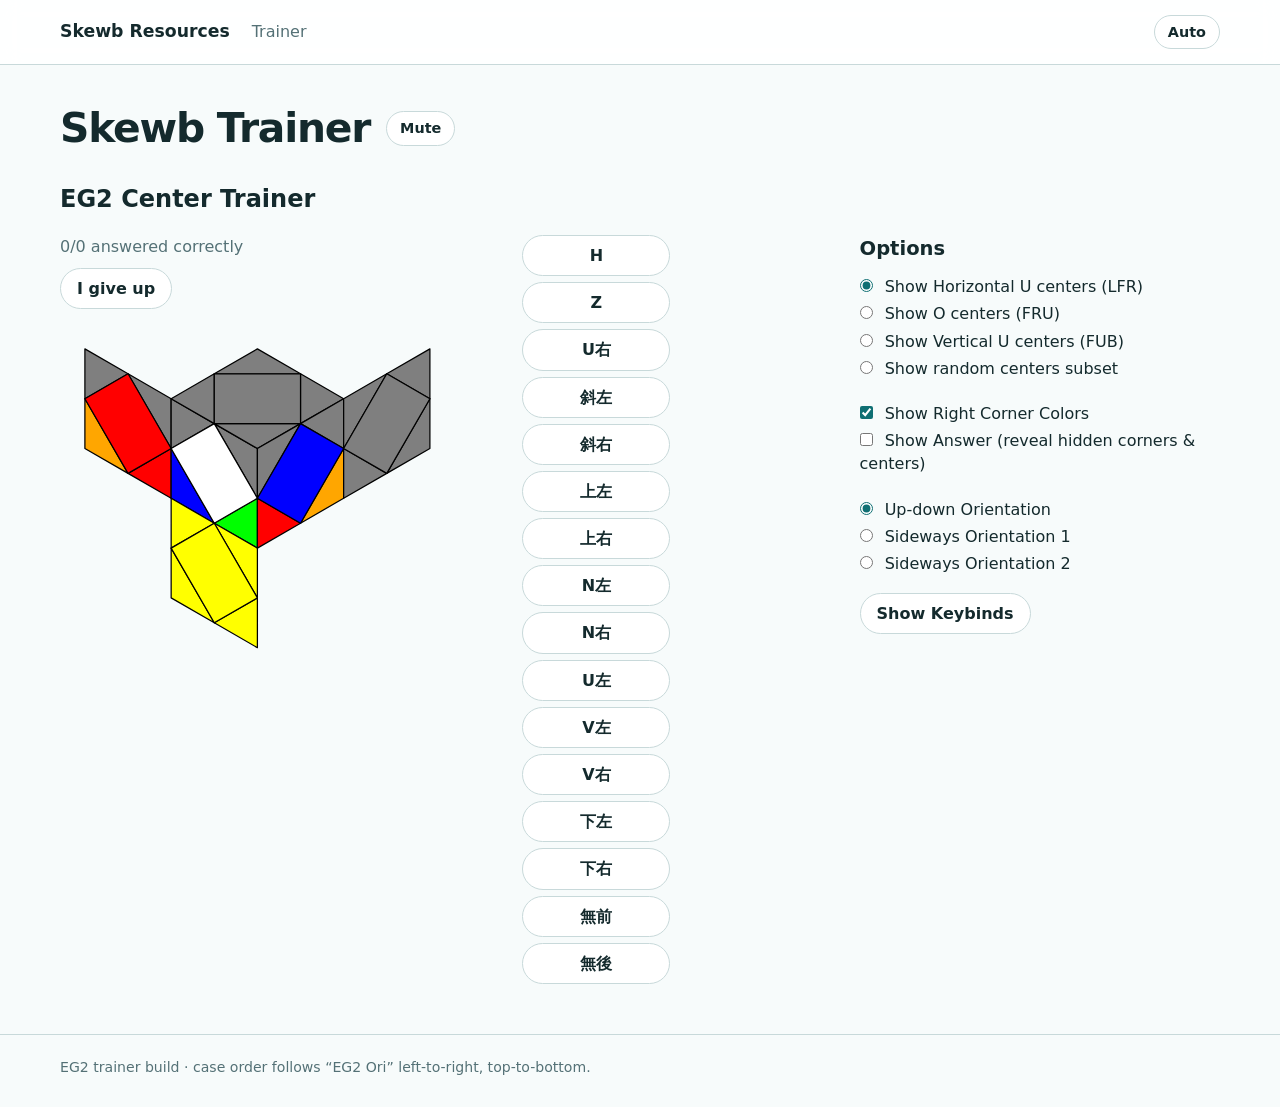
==== commit 6c8777e6: "Add files via upload" ====
--- a/index.html
+++ b/index.html
@@ -1,109 +1,876 @@
 <!doctype html>
 <html lang="en">
-  <head>
-    <meta charset="utf-8" />
-    <meta name="viewport" content="width=device-width,initial-scale=1" />
-    <meta name="description" content="Skewb EG2 center recognition trainer" />
-    <meta name="theme-color" content="#e7f3ec" />
-    <title>Skewb EG2 Trainer</title>
-    <link rel="preconnect" href="https://fonts.googleapis.com" />
-    <link rel="preconnect" href="https://fonts.gstatic.com" crossorigin />
-    <link href="https://fonts.googleapis.com/css2?family=Fraunces:opsz,wght@9..144,500;9..144,700&family=Manrope:wght@400;500;600;700;800&display=swap" rel="stylesheet" />
-    <link rel="stylesheet" href="./styles.css" />
-    <script src="./app.js" defer></script>
-  </head>
-  <body>
-    <header class="site-header">
-      <nav class="page-wrap nav-row">
-        <h2 class="resource-title"><a href="./"><i></i>Skewb Resources</a></h2>
-        <div class="nav-links" aria-label="Main navigation">
-          <a href="./">Home</a>
-          <a href="#options">About</a>
-          <a class="active" href="#trainer">Trainer</a>
-          <a href="#options">Layer Solver</a>
-        </div>
-        <div class="nav-actions">
-          <a class="github-link" href="https://github.com/apple319950/skewb_center" target="_blank" rel="noreferrer">GitHub</a>
-          <button id="theme-button" class="pill-button" type="button">Auto</button>
-        </div>
+<head>
+  <meta charset="utf-8" />
+  <meta name="viewport" content="width=device-width, initial-scale=1" />
+  <meta name="color-scheme" content="light dark" />
+  <title>EG2 Center Trainer</title>
+  <style>
+:root {
+  --bg: #f7fbfb;
+  --surface: #ffffff;
+  --surface-2: #f1f7f7;
+  --ink: #142a2d;
+  --muted: #547176;
+  --line: #c8d9da;
+  --line-heavy: #79999d;
+  --accent: #0f6f73;
+  --error-bg: #ffd9d9;
+  --success-bg: #cff1d5;
+  --shadow: 0 14px 40px rgba(28, 71, 76, 0.08);
+}
+
+html[data-theme="dark"] {
+  --bg: #101819;
+  --surface: #172224;
+  --surface-2: #1d2b2d;
+  --ink: #eaf5f5;
+  --muted: #a9c0c2;
+  --line: #34494c;
+  --line-heavy: #789295;
+  --accent: #83d7dc;
+  --error-bg: #5d2727;
+  --success-bg: #1d5530;
+  --shadow: 0 14px 40px rgba(0, 0, 0, 0.18);
+}
+
+@media (prefers-color-scheme: dark) {
+  html[data-theme="auto"] {
+    --bg: #101819;
+    --surface: #172224;
+    --surface-2: #1d2b2d;
+    --ink: #eaf5f5;
+    --muted: #a9c0c2;
+    --line: #34494c;
+    --line-heavy: #789295;
+    --accent: #83d7dc;
+    --error-bg: #5d2727;
+    --success-bg: #1d5530;
+    --shadow: 0 14px 40px rgba(0, 0, 0, 0.18);
+  }
+}
+
+* { box-sizing: border-box; }
+body {
+  margin: 0;
+  font-family: ui-sans-serif, system-ui, -apple-system, BlinkMacSystemFont, "Segoe UI", sans-serif;
+  background: var(--bg);
+  color: var(--ink);
+  line-height: 1.45;
+}
+button, input { font: inherit; }
+button { color: inherit; }
+
+.shell { width: min(1160px, calc(100% - 32px)); margin-inline: auto; }
+.site-header {
+  border-bottom: 1px solid var(--line);
+  background: color-mix(in srgb, var(--surface) 88%, transparent);
+  backdrop-filter: blur(10px);
+}
+.header-row { min-height: 64px; display: flex; align-items: center; gap: 22px; }
+.brand { font-size: 1.08rem; font-weight: 750; color: var(--ink); text-decoration: none; }
+.nav { display: flex; gap: 16px; margin-right: auto; }
+.nav a { color: var(--muted); text-decoration: none; }
+.nav a:hover { color: var(--ink); }
+.main { padding-block: 34px 50px; }
+.title-row { display: flex; align-items: center; gap: 16px; }
+h1 { margin: 0; font-size: clamp(1.9rem, 4vw, 2.55rem); letter-spacing: -0.03em; }
+h2 { margin: 24px 0 18px; font-size: 1.5rem; }
+h3 { margin: 0 0 12px; font-size: 1.22rem; }
+
+.trainer-grid {
+  display: grid;
+  grid-template-columns: minmax(340px, 1.05fr) minmax(210px, 0.72fr) minmax(280px, 0.95fr);
+  column-gap: 64px;
+  row-gap: 28px;
+  align-items: start;
+}
+.question-column { min-width: 0; }
+.score { margin-bottom: 10px; color: var(--muted); }
+
+.pill {
+  appearance: none;
+  border: 1px solid var(--line);
+  border-radius: 999px;
+  background: var(--surface);
+  padding: 8px 16px;
+  font-weight: 650;
+  cursor: pointer;
+  transition: transform 130ms ease, border-color 130ms ease, background 130ms ease;
+}
+.pill:hover:not(:disabled) { transform: translateY(-1px); border-color: var(--line-heavy); }
+.pill:disabled { opacity: 0.55; cursor: default; }
+.pill.small { padding: 6px 13px; font-size: 0.9rem; }
+
+.skewb-box {
+  width: min(100%, 440px);
+  margin-top: 15px;
+  background: transparent;
+}
+.skewb-box svg { width: 100%; height: auto; display: block; overflow: visible; }
+
+.answer-list { display: flex; flex-direction: column; gap: 6px; align-items: flex-start; }
+.answer-button {
+  width: 148px;
+  text-align: center;
+  appearance: none;
+  border: 1px solid var(--line);
+  border-radius: 999px;
+  background: var(--surface);
+  padding: 8px 14px;
+  font-weight: 650;
+  cursor: pointer;
+  transition: transform 130ms ease, border-color 130ms ease, background 90ms ease;
+}
+.answer-button:hover { transform: translateY(-1px); border-color: var(--line-heavy); }
+.answer-button.error { background: var(--error-bg); }
+.answer-button.correct { background: var(--success-bg); }
+
+.option-line { display: block; margin: 4px 0; cursor: pointer; }
+.option-line input { margin: 0 7px 0 0; accent-color: var(--accent); }
+.option-spacer { height: 14px; }
+
+.keybind-editor { margin-top: 12px; display: grid; gap: 7px; }
+.keybind-row { display: grid; grid-template-columns: 72px 80px 70px; gap: 7px; align-items: center; font-size: 0.92rem; }
+.keybind-key { color: var(--muted); }
+.keybind-row .pill { padding: 5px 10px; font-size: 0.86rem; }
+.keybind-editor[hidden] { display: none; }
+
+.site-footer { border-top: 1px solid var(--line); color: var(--muted); padding: 22px 0 30px; font-size: 0.88rem; }
+
+@media (max-width: 960px) {
+  .trainer-grid { grid-template-columns: minmax(300px, 1fr) minmax(200px, .65fr); column-gap: 34px; }
+  .options-column { grid-column: 1 / -1; }
+}
+@media (max-width: 640px) {
+  .shell { width: min(100% - 22px, 1160px); }
+  .header-row { gap: 14px; }
+  .trainer-grid { grid-template-columns: 1fr; }
+  .answers-column, .options-column { grid-column: auto; }
+  .answer-list { display: grid; grid-template-columns: repeat(2, minmax(0, 1fr)); width: 100%; }
+  .answer-button { width: 100%; }
+  .skewb-box { width: 100%; max-width: 430px; }
+}
+
+</style>
+</head>
+<body>
+  <header class="site-header">
+    <div class="shell header-row">
+      <a class="brand" href="#">Skewb Resources</a>
+      <nav class="nav" aria-label="Primary navigation">
+        <a href="#trainer">Trainer</a>
       </nav>
-    </header>
-
-    <main id="trainer" class="page-wrap main-content">
-      <section class="island-shell">
-        <div class="title-row">
-          <h1>Skewb Trainer</h1>
-          <button id="mute-button" class="pill-button" type="button">Mute</button>
-        </div>
-
-        <h2 class="trainer-title">EG2 Center Trainer</h2>
-
-        <div class="trainer-row">
-          <section class="visual-column" aria-label="Question">
-            <div id="score-text">0/0 answered correctly</div>
-            <button id="give-up" class="pill-button give-up" type="button">I give up</button>
-            <div class="skewb-box">
-              <svg id="skewb-svg" viewBox="0 0 160 140" role="img" aria-label="Skewb EG2 case"></svg>
-            </div>
-          </section>
-
-          <section class="answers-column" aria-label="Answers">
-            <div id="answer-buttons" class="answer-list"></div>
-          </section>
-
-          <section id="options" class="options-column">
-            <p><a href="https://edogaki.github.io/skewb-resources/trainer/" target="_blank" rel="noreferrer">Original NS Center Trainer by edogaki</a></p>
-            <p><a href="https://github.com/mihlefeld/Alg-Trainers/tree/master/Skewb-NS2-Trainer" target="_blank" rel="noreferrer">EG2 case data reference</a></p>
-
-            <form id="options-form">
-              <h3>Options</h3>
-
-              <label class="option-line">
-                <input type="radio" name="trainerMode" value="full" checked />
-                <span>Show Full 16 EG2 cases</span>
-              </label>
-              <label class="option-line">
-                <input type="radio" name="trainerMode" value="basic" />
-                <span>Show Basic 9 EG2 families</span>
-              </label>
-              <br />
-
-              <label class="option-line">
-                <input id="show-corners" type="checkbox" checked />
-                <span>Show EG2 Corner Colors</span>
-              </label>
-              <label class="option-line">
-                <input id="random-colors" type="checkbox" checked />
-                <span>Random Color Orientation</span>
-              </label>
-              <br />
-
-              <label class="option-line">
-                <input type="radio" name="viewOrientation" value="updown" checked />
-                <span>Up-down Orientation</span>
-              </label>
-              <label class="option-line">
-                <input type="radio" name="viewOrientation" value="side1" />
-                <span>Sideways Orientation 1</span>
-              </label>
-              <label class="option-line">
-                <input type="radio" name="viewOrientation" value="side2" />
-                <span>Sideways Orientation 2</span>
-              </label>
-              <br />
-
-              <button id="keybind-toggle" class="pill-button" type="button">Show Keybinds</button>
-            </form>
-          </section>
-        </div>
+      <button id="themeButton" class="pill small" type="button" aria-label="Theme">Auto</button>
+    </div>
+  </header>
+
+  <main id="trainer" class="shell main">
+    <div class="title-row">
+      <h1>Skewb Trainer</h1>
+      <button id="muteButton" class="pill small" type="button">Mute</button>
+    </div>
+
+    <h2>EG2 Center Trainer</h2>
+
+    <div class="trainer-grid">
+      <section class="question-column" aria-label="Question">
+        <div id="score" class="score">0/0 answered correctly</div>
+        <button id="giveUpButton" class="pill" type="button">I give up</button>
+        <div id="skewbMount" class="skewb-box" aria-label="Skewb center recognition question"></div>
       </section>
-    </main>
-
-    <footer class="site-footer">
-      <div class="page-wrap footer-row">
-        <p>EG2 Center Trainer · GitHub Pages</p>
-        <p>EG2 Ori cases 132–147</p>
-      </div>
-    </footer>
-  </body>
+
+      <section class="answers-column" aria-label="Answers">
+        <div id="answerButtons" class="answer-list"></div>
+      </section>
+
+      <section class="options-column" aria-label="Options">
+        <form id="optionsForm">
+          <h3>Options</h3>
+
+          <label class="option-line"><input type="radio" name="trainerType" value="HorizontalU" checked /> Show Horizontal U centers (LFR)</label>
+          <label class="option-line"><input type="radio" name="trainerType" value="O" /> Show O centers (FRU)</label>
+          <label class="option-line"><input type="radio" name="trainerType" value="VerticalU" /> Show Vertical U centers (FUB)</label>
+          <label class="option-line"><input type="radio" name="trainerType" value="Random" /> Show random centers subset</label>
+
+          <div class="option-spacer"></div>
+          <label class="option-line"><input id="showRightCornerColors" type="checkbox" checked /> Show Right Corner Colors</label>
+          <label class="option-line"><input id="showAnswer" type="checkbox" /> Show Answer (reveal hidden corners & centers)</label>
+
+          <div class="option-spacer"></div>
+          <label class="option-line"><input type="radio" name="cubeOrientation" value="UpDown" checked /> Up-down Orientation</label>
+          <label class="option-line"><input type="radio" name="cubeOrientation" value="Sideways" /> Sideways Orientation 1</label>
+          <label class="option-line"><input type="radio" name="cubeOrientation" value="Sideways2" /> Sideways Orientation 2</label>
+
+          <div class="option-spacer"></div>
+          <button id="keybindToggle" class="pill" type="button">Show Keybinds</button>
+          <div id="keybindEditor" class="keybind-editor" hidden></div>
+        </form>
+      </section>
+    </div>
+  </main>
+
+  <footer class="site-footer">
+    <div class="shell">EG2 trainer build · case order follows “EG2 Ori” left-to-right, top-to-bottom.</div>
+  </footer>
+
+  <script>
+(() => {
+  "use strict";
+
+  // ---------- Constants ----------
+  const COLORS = {
+    Gray: "rgb(127,127,127)",
+    Orange: "rgb(255,166,0)",
+    Green: "rgb(0,255,0)",
+    Yellow: "rgb(255,255,0)",
+    White: "rgb(255,255,255)",
+    Red: "rgb(255,0,0)",
+    Blue: "rgb(0,0,255)",
+  };
+
+  const SHORT_TO_COLOR = {
+    R: COLORS.Red,
+    G: COLORS.Green,
+    O: COLORS.Orange,
+    B: COLORS.Blue,
+    Y: COLORS.Yellow,
+    W: COLORS.White,
+    X: COLORS.Gray,
+  };
+
+  const COLOR_TO_SHORT = new Map(Object.entries(SHORT_TO_COLOR).map(([short, color]) => [color, short]));
+
+  // Position order used throughout is [L, F, R, B, U].
+  // These are the 16 EG2 Ori representatives in the exact order of the user's
+  // reference image: left-to-right on row 1, then left-to-right on row 2.
+  const EG2_REPRESENTATIVES = [
+    "OBRGY", "GRBOY", "BGROY", "RYOGB",
+    "OYRBG", "RYBOG", "ORBYG", "OYBGR",
+    "ORYGB", "GBORY", "RYGBO", "ROYBG",
+    "BORYG", "ROGYB", "BRGYO", "GOBYR",
+  ];
+
+  const EG2_NAMES = [
+    "H",
+    "Z",
+    "U右",
+    "斜左",
+    "斜右",
+    "上左",
+    "上右",
+    "N左",
+    "N右",
+    "U左",
+    "V左",
+    "V右",
+    "下左",
+    "下右",
+    "無前",
+    "無後",
+  ];
+
+  const TRAINER_TYPES = ["HorizontalU", "O", "VerticalU"];
+  const ORIENTATIONS = ["UpDown", "Sideways", "Sideways2"];
+  const CENTER_INDICES = { L: 4, F: 9, D: 14, U: 19, R: 24, B: 29 };
+  const CASE_CENTER_INDICES = [CENTER_INDICES.L, CENTER_INDICES.F, CENTER_INDICES.R, CENTER_INDICES.B, CENTER_INDICES.U];
+  const CORNER_INDICES = [
+    0,1,2,3, 5,6,7,8, 10,11,12,13, 15,16,17,18, 20,21,22,23, 25,26,27,28,
+  ];
+
+  // Canonical EG2 corner frame from the source EG2 Ori image (case 132).
+  // Face order here follows this renderer: L, F, D, U, R, B; each face is 4 corners + center.
+  const EG2_CORNER_SHORT = [
+    "O","R","O","R", null,
+    "G","B","G","B", null,
+    "W","W","W","W", null,
+    "Y","Y","Y","Y", null,
+    "R","O","R","O", null,
+    "B","G","B","G", null,
+  ];
+
+  const DEFAULT_KEYBINDS = [
+    "Digit1", "Digit2", "Digit3", "Digit4", "Digit5", "Digit6", "Digit7", "Digit8",
+    "Digit9", "Digit0", "KeyQ", "KeyW", "KeyE", "KeyR", "KeyT", "KeyY",
+  ];
+
+  // Exact 30-sticker face order: L(0-4), F(5-9), D(10-14), U(15-19), R(20-24), B(25-29).
+  // Coordinates mirror the original trainer renderer so changing orientation only changes layout,
+  // never sticker meaning.
+  const P = {
+    UpDown: {
+      translate: [10, 10],
+      polys: [
+        [[0,0],[1,1],[0,2]], [[1,1],[2,2],[2,4]], [[1,5],[2,4],[2,6]], [[0,2],[1,5],[0,4]], [[1,1],[2,4],[1,5],[0,2]],
+        [[2,2],[3,3],[2,4]], [[3,3],[4,4],[4,6]], [[3,7],[4,6],[4,8]], [[2,4],[3,7],[2,6]], [[3,3],[4,6],[3,7],[2,4]],
+        [[2,6],[3,7],[2,8]], [[3,7],[4,8],[4,10]], [[3,11],[4,10],[4,12]], [[2,8],[3,11],[2,10]], [[3,7],[4,10],[3,11],[2,8]],
+        [[4,0],[5,1],[3,1]], [[5,1],[6,2],[5,3]], [[5,3],[4,4],[3,3]], [[3,3],[2,2],[3,1]], [[3,1],[5,1],[5,3],[3,3]],
+        [[4,6],[4,4],[5,3]], [[6,2],[6,4],[5,3]], [[6,4],[6,6],[5,7]], [[5,7],[4,8],[4,6]], [[5,3],[6,4],[5,7],[4,6]],
+        [[6,4],[6,2],[7,1]], [[8,0],[8,2],[7,1]], [[8,2],[8,4],[7,5]], [[7,5],[6,6],[6,4]], [[7,1],[8,2],[7,5],[6,4]],
+      ],
+    },
+    Sideways: {
+      translate: [10, 21],
+      polys: [
+        [[2,-2],[3,-1],[1,-1]], [[3,-1],[4,0],[3,1]], [[3,1],[2,2],[1,1]], [[1,1],[0,0],[1,-1]], [[1,-1],[3,-1],[3,1],[1,1]],
+        [[4,0],[5,1],[3,1]], [[5,1],[6,2],[5,3]], [[5,3],[4,4],[3,3]], [[3,3],[2,2],[3,1]], [[3,1],[5,1],[5,3],[3,3]],
+        [[2,2],[3,3],[2,4]], [[3,3],[4,4],[4,6]], [[3,7],[4,6],[4,8]], [[2,4],[3,7],[2,6]], [[3,3],[4,6],[3,7],[2,4]],
+        [[8,2],[8,4],[7,5]], [[7,5],[6,6],[6,4]], [[6,4],[6,2],[7,1]], [[8,0],[8,2],[7,1]], [[7,1],[8,2],[7,5],[6,4]],
+        [[6,2],[6,4],[5,3]], [[6,4],[6,6],[5,7]], [[5,7],[4,8],[4,6]], [[4,6],[4,4],[5,3]], [[5,3],[6,4],[5,7],[4,6]],
+        [[6,6],[6,8],[5,7]], [[6,8],[6,10],[5,11]], [[5,11],[4,12],[4,10]], [[4,10],[4,8],[5,7]], [[5,7],[6,8],[5,11],[4,10]],
+      ],
+    },
+    Sideways2: {
+      translate: [10, 21],
+      polys: [
+        [[4,0],[5,1],[3,1]], [[5,1],[6,2],[5,3]], [[5,3],[4,4],[3,3]], [[3,3],[2,2],[3,1]], [[3,1],[5,1],[5,3],[3,3]],
+        [[6,2],[6,4],[5,3]], [[6,4],[6,6],[5,7]], [[5,7],[4,8],[4,6]], [[4,6],[4,4],[5,3]], [[5,3],[6,4],[5,7],[4,6]],
+        [[2,2],[3,3],[2,4]], [[3,3],[4,4],[4,6]], [[3,7],[4,6],[4,8]], [[2,4],[3,7],[2,6]], [[3,3],[4,6],[3,7],[2,4]],
+        [[8,2],[8,4],[7,5]], [[7,5],[6,6],[6,4]], [[6,4],[6,2],[7,1]], [[8,0],[8,2],[7,1]], [[7,1],[8,2],[7,5],[6,4]],
+        [[6,6],[6,8],[5,7]], [[6,8],[6,10],[5,11]], [[5,11],[4,12],[4,10]], [[4,10],[4,8],[5,7]], [[5,7],[6,8],[5,11],[4,10]],
+        [[2,-2],[3,-1],[1,-1]], [[3,-1],[4,0],[3,1]], [[3,1],[2,2],[1,1]], [[1,1],[0,0],[1,-1]], [[1,-1],[3,-1],[3,1],[1,1]],
+      ],
+    },
+  };
+
+  // ---------- Small math / cube rotations ----------
+  const mod = (a, b) => ((a % b) + b) % b;
+  const sin90 = (n) => [0, 1, 0, -1][mod(n, 4)];
+  const cos90 = (n) => [1, 0, -1, 0][mod(n, 4)];
+
+  function rotationMatrix(axis, th) {
+    const [x, y, z] = axis;
+    const c = cos90(th), s = sin90(th), t = 1 - c;
+    return [
+      [x*x*t+c, x*y*t-z*s, x*z*t+y*s],
+      [x*y*t+z*s, y*y*t+c, y*z*t-x*s],
+      [x*z*t-y*s, y*z*t+x*s, z*z*t+c],
+    ];
+  }
+
+  function mmul(a, b) {
+    return a.map((row, i) => b[0].map((_, j) => row.reduce((sum, v, k) => sum + v * b[k][j], 0)));
+  }
+
+  function mvec(m, v) {
+    return m.map((row) => row.reduce((sum, x, i) => sum + x * v[i], 0));
+  }
+
+  const RX = [0,1,2,3].map(n => rotationMatrix([1,0,0], n));
+  const RY1 = rotationMatrix([0,1,0], 1);
+  const RY2 = rotationMatrix([0,1,0], 2);
+  const RY3 = rotationMatrix([0,1,0], 3);
+  const RZ1 = rotationMatrix([0,0,1], 1);
+  const RZ3 = rotationMatrix([0,0,1], 3);
+  const CUBE_ROTATIONS = [
+    RX[0], RX[1], RX[2], RX[3],
+    RY1, mmul(RX[1], RY1), mmul(RX[2], RY1), mmul(RX[3], RY1),
+    RY2, mmul(RX[1], RY2), mmul(RX[2], RY2), mmul(RX[3], RY2),
+    RY3, mmul(RX[1], RY3), mmul(RX[2], RY3), mmul(RX[3], RY3),
+    RZ1, mmul(RX[1], RZ1), mmul(RX[2], RZ1), mmul(RX[3], RZ1),
+    RZ3, mmul(RX[1], RZ3), mmul(RX[2], RZ3), mmul(RX[3], RZ3),
+  ];
+
+  const COLOR_AXES = {
+    [COLORS.White]: [0,-1,0],
+    [COLORS.Red]: [-1,0,0],
+    [COLORS.Green]: [0,0,1],
+    [COLORS.Orange]: [1,0,0],
+    [COLORS.Blue]: [0,0,-1],
+    [COLORS.Yellow]: [0,1,0],
+    [COLORS.Gray]: [0,0,0],
+  };
+  const AXIS_TO_COLOR = new Map(Object.entries(COLOR_AXES).map(([color, axis]) => [axis.join(","), color]));
+  function rotateColor(color, rotation) {
+    if (color === COLORS.Gray) return COLORS.Gray;
+    return AXIS_TO_COLOR.get(mvec(rotation, COLOR_AXES[color]).join(","));
+  }
+
+  // ---------- EG2 full-state model & display-based classification ----------
+  // The old build grouped center permutations by a center-only y conjugation. That is
+  // valid for the highly symmetric NS solved layer, but not for directional EG2 corners.
+  // In this build the EG2 corners define the coordinate frame. Every answer is derived
+  // from the complete displayed cube state after undoing its whole-cube color rotation.
+
+  const CANONICAL_CORNER_COLORS = EG2_CORNER_SHORT.map(v => v ? SHORT_TO_COLOR[v] : null);
+
+  function makeCanonicalFullState(caseIndex) {
+    const state = Array(30).fill(COLORS.Gray);
+    for (const i of CORNER_INDICES) state[i] = CANONICAL_CORNER_COLORS[i];
+
+    const rep = EG2_REPRESENTATIVES[caseIndex];
+    state[CENTER_INDICES.L] = SHORT_TO_COLOR[rep[0]];
+    state[CENTER_INDICES.F] = SHORT_TO_COLOR[rep[1]];
+    state[CENTER_INDICES.R] = SHORT_TO_COLOR[rep[2]];
+    state[CENTER_INDICES.B] = SHORT_TO_COLOR[rep[3]];
+    state[CENTER_INDICES.U] = SHORT_TO_COLOR[rep[4]];
+    state[CENTER_INDICES.D] = COLORS.White;
+    return state;
+  }
+
+  function rotateState(state, rotation) {
+    return state.map(c => rotateColor(c, rotation));
+  }
+
+  function cornerFrameMatches(state) {
+    return CORNER_INDICES.every(i => state[i] === CANONICAL_CORNER_COLORS[i]);
+  }
+
+  function normalizeEG2State(rotatedFullState) {
+    const matches = [];
+    for (const candidate of CUBE_ROTATIONS) {
+      const normalized = rotateState(rotatedFullState, candidate);
+      if (cornerFrameMatches(normalized)) matches.push(normalized);
+    }
+    if (matches.length !== 1) {
+      throw new Error(`EG2 corner-frame normalization expected 1 match, got ${matches.length}`);
+    }
+    return matches[0];
+  }
+
+  function centerSequenceFromState(normalizedState) {
+    return CASE_CENTER_INDICES.map(i => COLOR_TO_SHORT.get(normalizedState[i])).join("");
+  }
+
+  function classifyDisplayedFullState(rotatedFullState) {
+    const normalized = normalizeEG2State(rotatedFullState);
+    if (normalized[CENTER_INDICES.D] !== COLORS.White) {
+      throw new Error("EG2 normalization did not restore the white D center");
+    }
+    const seq = centerSequenceFromState(normalized);
+    const caseIndex = EG2_REPRESENTATIVES.indexOf(seq);
+    if (caseIndex < 0) throw new Error(`Unknown normalized EG2 center state: ${seq}`);
+    return { caseIndex, normalized, sequence: seq };
+  }
+
+  function makeMaskedState(fullState, trainerType, showRightCornerColors, showAnswer) {
+    if (showAnswer) return [...fullState];
+
+    const state = Array(30).fill(COLORS.Gray);
+
+    // Keep the bottom face exactly as the original NS trainer does.
+    for (let i = 10; i <= 14; i++) state[i] = fullState[i];
+
+    // Exactly three recognition centers, matching the original NS trainer subsets.
+    if (trainerType === "HorizontalU") {
+      state[CENTER_INDICES.L] = fullState[CENTER_INDICES.L];
+      state[CENTER_INDICES.F] = fullState[CENTER_INDICES.F];
+      state[CENTER_INDICES.R] = fullState[CENTER_INDICES.R];
+      state[2] = fullState[2];
+      state[3] = fullState[3];
+    } else if (trainerType === "O") {
+      state[CENTER_INDICES.F] = fullState[CENTER_INDICES.F];
+      state[CENTER_INDICES.R] = fullState[CENTER_INDICES.R];
+      state[CENTER_INDICES.U] = fullState[CENTER_INDICES.U];
+    } else if (trainerType === "VerticalU") {
+      state[CENTER_INDICES.F] = fullState[CENTER_INDICES.F];
+      state[CENTER_INDICES.U] = fullState[CENTER_INDICES.U];
+      state[CENTER_INDICES.B] = fullState[CENTER_INDICES.B];
+    } else {
+      throw new Error(`Unknown trainer type: ${trainerType}`);
+    }
+
+    // Same corner clues as the original NS center trainer, but with EG2 colors.
+    state[7] = fullState[7];
+    state[8] = fullState[8];
+    if (showRightCornerColors) {
+      state[22] = fullState[22];
+      state[23] = fullState[23];
+    }
+    return state;
+  }
+
+  // ---------- Persistent settings ----------
+  const STORAGE_KEY = "eg2-center-trainer-settings-v2";
+  const KEYBIND_KEY = "eg2-center-trainer-keybinds-v1";
+  const THEME_KEY = "eg2-center-trainer-theme-v1";
+
+  const options = Object.assign({
+    trainerType: "HorizontalU",
+    showRightCornerColors: true,
+    showAnswer: false,
+    cubeOrientation: "UpDown",
+  }, safeReadJSON(STORAGE_KEY, {}));
+
+  let keybinds = safeReadJSON(KEYBIND_KEY, DEFAULT_KEYBINDS);
+  if (!Array.isArray(keybinds) || keybinds.length !== 16) keybinds = [...DEFAULT_KEYBINDS];
+
+  function safeReadJSON(key, fallback) {
+    try {
+      const raw = localStorage.getItem(key);
+      return raw ? JSON.parse(raw) : fallback;
+    } catch { return fallback; }
+  }
+  function saveOptions() { localStorage.setItem(STORAGE_KEY, JSON.stringify(options)); }
+  function saveKeybinds() { localStorage.setItem(KEYBIND_KEY, JSON.stringify(keybinds)); }
+
+  // ---------- Trainer state ----------
+  let currentQuestion = null;
+  let correctQuestions = 0;
+  let totalQuestions = 0;
+  let wrongThisQuestion = new Set();
+  let answeredCorrectCase = null;
+  let muted = false;
+  let keybindEditorOn = false;
+  let editingCase = null;
+
+  function randomChoice(arr) { return arr[Math.floor(Math.random() * arr.length)]; }
+
+  function generateQuestion() {
+    const sourceCaseIndex = Math.floor(Math.random() * EG2_REPRESENTATIVES.length);
+    const rotation = randomChoice(CUBE_ROTATIONS);
+    const fullState = rotateState(makeCanonicalFullState(sourceCaseIndex), rotation);
+    const derived = classifyDisplayedFullState(fullState);
+    if (derived.caseIndex !== sourceCaseIndex) {
+      throw new Error(`Generated EG2 case mismatch: source ${sourceCaseIndex}, displayed ${derived.caseIndex}`);
+    }
+    currentQuestion = {
+      sourceCaseIndex,
+      caseIndex: derived.caseIndex,
+      rotation,
+      fullState,
+      randomTrainerType: randomChoice(TRAINER_TYPES),
+    };
+    wrongThisQuestion = new Set();
+    renderAll();
+  }
+
+  function chosenTrainerType() {
+    return options.trainerType === "Random" ? currentQuestion.randomTrainerType : options.trainerType;
+  }
+
+  function rendererState() {
+    return makeMaskedState(
+      currentQuestion.fullState,
+      chosenTrainerType(),
+      !!options.showRightCornerColors,
+      !!options.showAnswer,
+    );
+  }
+
+  // ---------- SVG renderer ----------
+  function buildSVG(state) {
+    const ns = "http://www.w3.org/2000/svg";
+    const svg = document.createElementNS(ns, "svg");
+    svg.setAttribute("viewBox", "0 0 160 140");
+    svg.setAttribute("role", "img");
+    svg.setAttribute("aria-label", "EG2 center recognition Skewb diagram");
+
+    const xsc = Math.sqrt(3) * 10;
+    const ysc = 10;
+    const spec = P[options.cubeOrientation] || P.UpDown;
+    const [tx, ty] = spec.translate;
+
+    spec.polys.forEach((poly, i) => {
+      const el = document.createElementNS(ns, "polygon");
+      const pts = poly.map(([x,y]) => `${x * xsc + tx} ${y * ysc + ty}`).join(" ");
+      el.setAttribute("points", pts);
+      el.setAttribute("fill", state[i]);
+      el.setAttribute("stroke", "black");
+      el.setAttribute("stroke-width", "0.5");
+      el.setAttribute("stroke-linejoin", "round");
+      svg.appendChild(el);
+    });
+    return svg;
+  }
+
+  // ---------- UI ----------
+  const els = {
+    score: document.getElementById("score"),
+    giveUpButton: document.getElementById("giveUpButton"),
+    skewbMount: document.getElementById("skewbMount"),
+    answerButtons: document.getElementById("answerButtons"),
+    optionsForm: document.getElementById("optionsForm"),
+    showRight: document.getElementById("showRightCornerColors"),
+    showAnswer: document.getElementById("showAnswer"),
+    muteButton: document.getElementById("muteButton"),
+    themeButton: document.getElementById("themeButton"),
+    keybindToggle: document.getElementById("keybindToggle"),
+    keybindEditor: document.getElementById("keybindEditor"),
+  };
+
+  function renderAll() {
+    renderScore();
+    renderDiagram();
+    renderAnswers();
+    syncOptionsUI();
+    renderKeybindEditor();
+  }
+
+  function renderScore() {
+    els.score.textContent = `${correctQuestions}/${totalQuestions} answered correctly`;
+  }
+
+  function renderDiagram() {
+    els.skewbMount.replaceChildren(buildSVG(rendererState()));
+  }
+
+  function renderAnswers() {
+    els.answerButtons.replaceChildren();
+    EG2_REPRESENTATIVES.forEach((_, i) => {
+      const btn = document.createElement("button");
+      btn.type = "button";
+      btn.className = "answer-button";
+      if (wrongThisQuestion.has(i)) btn.classList.add("error");
+      if (answeredCorrectCase === i) btn.classList.add("correct");
+      btn.textContent = EG2_NAMES[i];
+      btn.title = `Reference case ${i + 1} (image order)`;
+      btn.addEventListener("click", () => selectCase(i));
+      els.answerButtons.appendChild(btn);
+    });
+  }
+
+  function syncOptionsUI() {
+    const trainerRadio = els.optionsForm.querySelector(`input[name="trainerType"][value="${options.trainerType}"]`);
+    const orientationRadio = els.optionsForm.querySelector(`input[name="cubeOrientation"][value="${options.cubeOrientation}"]`);
+    if (trainerRadio) trainerRadio.checked = true;
+    if (orientationRadio) orientationRadio.checked = true;
+    els.showRight.checked = !!options.showRightCornerColors;
+    els.showAnswer.checked = !!options.showAnswer;
+  }
+
+  function humanKey(code) {
+    return code.replace(/^(Key|Digit)/, "").replace("Space", "Space");
+  }
+
+  function renderKeybindEditor() {
+    els.keybindEditor.hidden = !keybindEditorOn;
+    els.keybindToggle.textContent = keybindEditorOn ? "Save Changes" : "Show Keybinds";
+    if (!keybindEditorOn) { els.keybindEditor.replaceChildren(); return; }
+
+    els.keybindEditor.replaceChildren();
+    EG2_REPRESENTATIVES.forEach((_, i) => {
+      const row = document.createElement("div");
+      row.className = "keybind-row";
+      const label = document.createElement("span");
+      label.textContent = EG2_NAMES[i];
+      const key = document.createElement("span");
+      key.className = "keybind-key";
+      key.textContent = `${humanKey(keybinds[i])} key`;
+      const edit = document.createElement("button");
+      edit.type = "button";
+      edit.className = "pill";
+      edit.textContent = editingCase === i ? "Press!" : "Edit";
+      edit.disabled = editingCase !== null && editingCase !== i;
+      edit.addEventListener("click", () => { editingCase = i; renderKeybindEditor(); edit.blur(); });
+      row.append(label, key, edit);
+      els.keybindEditor.appendChild(row);
+    });
+    const reset = document.createElement("button");
+    reset.type = "button";
+    reset.className = "pill";
+    reset.textContent = "Reset Keybinds";
+    reset.disabled = editingCase !== null;
+    reset.addEventListener("click", () => { keybinds = [...DEFAULT_KEYBINDS]; saveKeybinds(); renderKeybindEditor(); });
+    els.keybindEditor.appendChild(reset);
+  }
+
+  function selectCase(i) {
+    if (keybindEditorOn) return;
+    if (i === currentQuestion.caseIndex) {
+      playTone(true);
+      if (wrongThisQuestion.size === 0) {
+        correctQuestions++;
+        totalQuestions++;
+      }
+      answeredCorrectCase = i;
+      generateQuestion();
+      // Keep the just-correct answer highlighted for 300 ms, as in the original trainer.
+      renderAnswers();
+      setTimeout(() => { answeredCorrectCase = null; renderAnswers(); }, 300);
+    } else {
+      playTone(false);
+      if (wrongThisQuestion.size === 0) totalQuestions++;
+      wrongThisQuestion.add(i);
+      answeredCorrectCase = null;
+      renderScore();
+      renderAnswers();
+    }
+  }
+
+  function giveUp() {
+    playTone(false);
+    if (wrongThisQuestion.size === 0) totalQuestions++;
+    for (let i = 0; i < 16; i++) if (i !== currentQuestion.caseIndex) wrongThisQuestion.add(i);
+    answeredCorrectCase = null;
+    renderScore();
+    renderAnswers();
+  }
+
+  function playTone(correct) {
+    if (muted) return;
+    try {
+      const AC = window.AudioContext || window.webkitAudioContext;
+      if (!AC) return;
+      const ctx = new AC();
+      const osc = ctx.createOscillator();
+      const gain = ctx.createGain();
+      osc.type = "sine";
+      osc.frequency.value = correct ? 660 : 180;
+      gain.gain.setValueAtTime(0.05, ctx.currentTime);
+      gain.gain.exponentialRampToValueAtTime(0.0001, ctx.currentTime + (correct ? 0.12 : 0.18));
+      osc.connect(gain).connect(ctx.destination);
+      osc.start();
+      osc.stop(ctx.currentTime + (correct ? 0.12 : 0.18));
+      osc.addEventListener("ended", () => ctx.close());
+    } catch { /* audio is optional */ }
+  }
+
+  // ---------- Events ----------
+  els.giveUpButton.addEventListener("click", giveUp);
+
+  els.optionsForm.addEventListener("change", (e) => {
+    const t = e.target;
+    if (t.name === "trainerType") options.trainerType = t.value;
+    if (t.name === "cubeOrientation") options.cubeOrientation = t.value;
+    if (t.id === "showRightCornerColors") options.showRightCornerColors = t.checked;
+    if (t.id === "showAnswer") options.showAnswer = t.checked;
+    saveOptions();
+    renderDiagram();
+  });
+
+  els.muteButton.addEventListener("click", () => {
+    muted = !muted;
+    els.muteButton.textContent = muted ? "Unmute" : "Mute";
+  });
+
+  els.keybindToggle.addEventListener("click", () => {
+    keybindEditorOn = !keybindEditorOn;
+    editingCase = null;
+    renderKeybindEditor();
+    els.keybindToggle.blur();
+  });
+
+  document.addEventListener("keydown", (e) => {
+    if (editingCase !== null) {
+      e.preventDefault();
+      const oldIndex = keybinds.indexOf(e.code);
+      if (oldIndex >= 0 && oldIndex !== editingCase) {
+        [keybinds[oldIndex], keybinds[editingCase]] = [keybinds[editingCase], keybinds[oldIndex]];
+      } else {
+        keybinds[editingCase] = e.code;
+      }
+      editingCase = null;
+      saveKeybinds();
+      renderKeybindEditor();
+      return;
+    }
+    if (keybindEditorOn || e.repeat) return;
+    const i = keybinds.indexOf(e.code);
+    if (i >= 0) {
+      e.preventDefault();
+      selectCase(i);
+    }
+  });
+
+  // Theme button: Auto -> Light -> Dark -> Auto.
+  const themeModes = ["auto", "light", "dark"];
+  let theme = localStorage.getItem(THEME_KEY) || "auto";
+  if (!themeModes.includes(theme)) theme = "auto";
+  function applyTheme() {
+    document.documentElement.dataset.theme = theme;
+    els.themeButton.textContent = theme[0].toUpperCase() + theme.slice(1);
+    localStorage.setItem(THEME_KEY, theme);
+  }
+  els.themeButton.addEventListener("click", () => {
+    theme = themeModes[(themeModes.indexOf(theme) + 1) % themeModes.length];
+    applyTheme();
+  });
+
+  // ---------- Self-checks ----------
+  function runSelfChecks() {
+    const assert = (condition, message) => { if (!condition) throw new Error(`EG2 trainer self-check failed: ${message}`); };
+    assert(CUBE_ROTATIONS.length === 24, "must have 24 cube rotations");
+    assert(EG2_REPRESENTATIVES.length === 16, "must have 16 EG2 Ori cases");
+    assert(new Set(EG2_REPRESENTATIVES).size === 16, "EG2 representatives must be unique");
+    assert(new Set(EG2_NAMES).size === 16, "EG2 names must be unique");
+    assert(ORIENTATIONS.every(o => P[o] && P[o].polys.length === 30), "all 3 renderer orientations must have 30 stickers");
+
+    // Source EG2 Ori case 132: visible five-face SVG has centers U,F,R,B,L = Y,B,R,G,O
+    // and corner groups U=YYYY, F=GBGB, R=RORO, B=BGBG, L=OROR.
+    assert(EG2_REPRESENTATIVES[0] === "OBRGY", "case 132 / H center order must be L,F,R,B,U = OBRGY");
+    assert(EG2_CORNER_SHORT.slice(0,4).join("") === "OROR", "L EG2 corners OROR");
+    assert(EG2_CORNER_SHORT.slice(5,9).join("") === "GBGB", "F EG2 corners GBGB");
+    assert(EG2_CORNER_SHORT.slice(10,14).join("") === "WWWW", "D EG2 corners WWWW");
+    assert(EG2_CORNER_SHORT.slice(15,19).join("") === "YYYY", "U EG2 corners YYYY");
+    assert(EG2_CORNER_SHORT.slice(20,24).join("") === "RORO", "R EG2 corners RORO");
+    assert(EG2_CORNER_SHORT.slice(25,29).join("") === "BGBG", "B EG2 corners BGBG");
+
+    const centerSets = {
+      HorizontalU: [CENTER_INDICES.L, CENTER_INDICES.F, CENTER_INDICES.R],
+      O: [CENTER_INDICES.F, CENTER_INDICES.R, CENTER_INDICES.U],
+      VerticalU: [CENTER_INDICES.F, CENTER_INDICES.U, CENTER_INDICES.B],
+    };
+    assert(JSON.stringify(centerSets.HorizontalU) === JSON.stringify([4,9,24]), "LFR center placement");
+    assert(JSON.stringify(centerSets.O) === JSON.stringify([9,24,19]), "FRU center placement");
+    assert(JSON.stringify(centerSets.VerticalU) === JSON.stringify([9,19,29]), "FUB center placement");
+
+    let fullStatesChecked = 0;
+    let displayCombinationsChecked = 0;
+
+    for (let caseIndex = 0; caseIndex < 16; caseIndex++) {
+      const canonical = makeCanonicalFullState(caseIndex);
+      assert(!canonical.includes(COLORS.Gray), `case ${caseIndex + 1} canonical answer must reveal all 30 stickers`);
+      assert(classifyDisplayedFullState(canonical).caseIndex === caseIndex, `case ${caseIndex + 1} canonical classification`);
+
+      for (const rotation of CUBE_ROTATIONS) {
+        const fullState = rotateState(canonical, rotation);
+        const derived = classifyDisplayedFullState(fullState);
+        assert(derived.caseIndex === caseIndex, `case ${caseIndex + 1} classification survives a cube rotation`);
+        assert(centerSequenceFromState(derived.normalized) === EG2_REPRESENTATIVES[caseIndex], `case ${caseIndex + 1} normalizes to source representative`);
+        fullStatesChecked++;
+
+        for (const trainerType of TRAINER_TYPES) {
+          const hidden = makeMaskedState(fullState, trainerType, true, false);
+          const shown = makeMaskedState(fullState, trainerType, true, true);
+
+          // Reveal mode must be the exact full state, never a reconstructed approximation.
+          assert(shown.every((c, i) => c === fullState[i]), `show answer reproduces full state for case ${caseIndex + 1}`);
+          assert(!shown.includes(COLORS.Gray), `show answer contains no hidden stickers for case ${caseIndex + 1}`);
+
+          // Hidden mode: top/U corners stay hidden, and exactly the requested 3 non-D centers are shown.
+          assert([15,16,17,18].every(i => hidden[i] === COLORS.Gray), `${trainerType} hides U/top corners`);
+          const wanted = new Set(centerSets[trainerType]);
+          for (const idx of [CENTER_INDICES.L, CENTER_INDICES.F, CENTER_INDICES.R, CENTER_INDICES.B, CENTER_INDICES.U]) {
+            assert((hidden[idx] !== COLORS.Gray) === wanted.has(idx), `${trainerType} exact 3-center mask at index ${idx}`);
+          }
+          assert(hidden[CENTER_INDICES.D] !== COLORS.Gray, `${trainerType} keeps bottom D center visible as in NS`);
+
+          // Show Right Corner Colors only controls R-side bottom pair in hidden mode.
+          const noRight = makeMaskedState(fullState, trainerType, false, false);
+          assert(noRight[22] === COLORS.Gray && noRight[23] === COLORS.Gray, `${trainerType} hides R-side pair when option is off`);
+          assert(hidden[22] !== COLORS.Gray && hidden[23] !== COLORS.Gray, `${trainerType} shows R-side pair when option is on`);
+
+          for (const orientation of ORIENTATIONS) {
+            assert(P[orientation].polys.length === hidden.length, `${orientation} renderer sticker count`);
+            displayCombinationsChecked++;
+          }
+        }
+      }
+    }
+
+    assert(fullStatesChecked === 16 * 24, `must verify 384 full case/rotation states, got ${fullStatesChecked}`);
+    assert(displayCombinationsChecked === 16 * 24 * 3 * 3, `must verify 3456 case/rotation/subset/orientation combinations, got ${displayCombinationsChecked}`);
+
+    window.EG2_DEBUG = {
+      representatives: [...EG2_REPRESENTATIVES],
+      names: [...EG2_NAMES],
+      fullStatesChecked,
+      displayCombinationsChecked,
+      centerIndices: centerSets,
+      sourceCase132Corners: { L: "OROR", F: "GBGB", D: "WWWW", U: "YYYY", R: "RORO", B: "BGBG" },
+      classifier: "full displayed state -> EG2 corner-frame normalization -> exact 16-case center lookup",
+    };
+    console.info("EG2 Center Trainer exhaustive self-checks passed", window.EG2_DEBUG);
+  }
+
+  // ---------- Start ----------
+  applyTheme();
+  runSelfChecks();
+  syncOptionsUI();
+  generateQuestion();
+})();
+
+</script>
+</body>
 </html>
